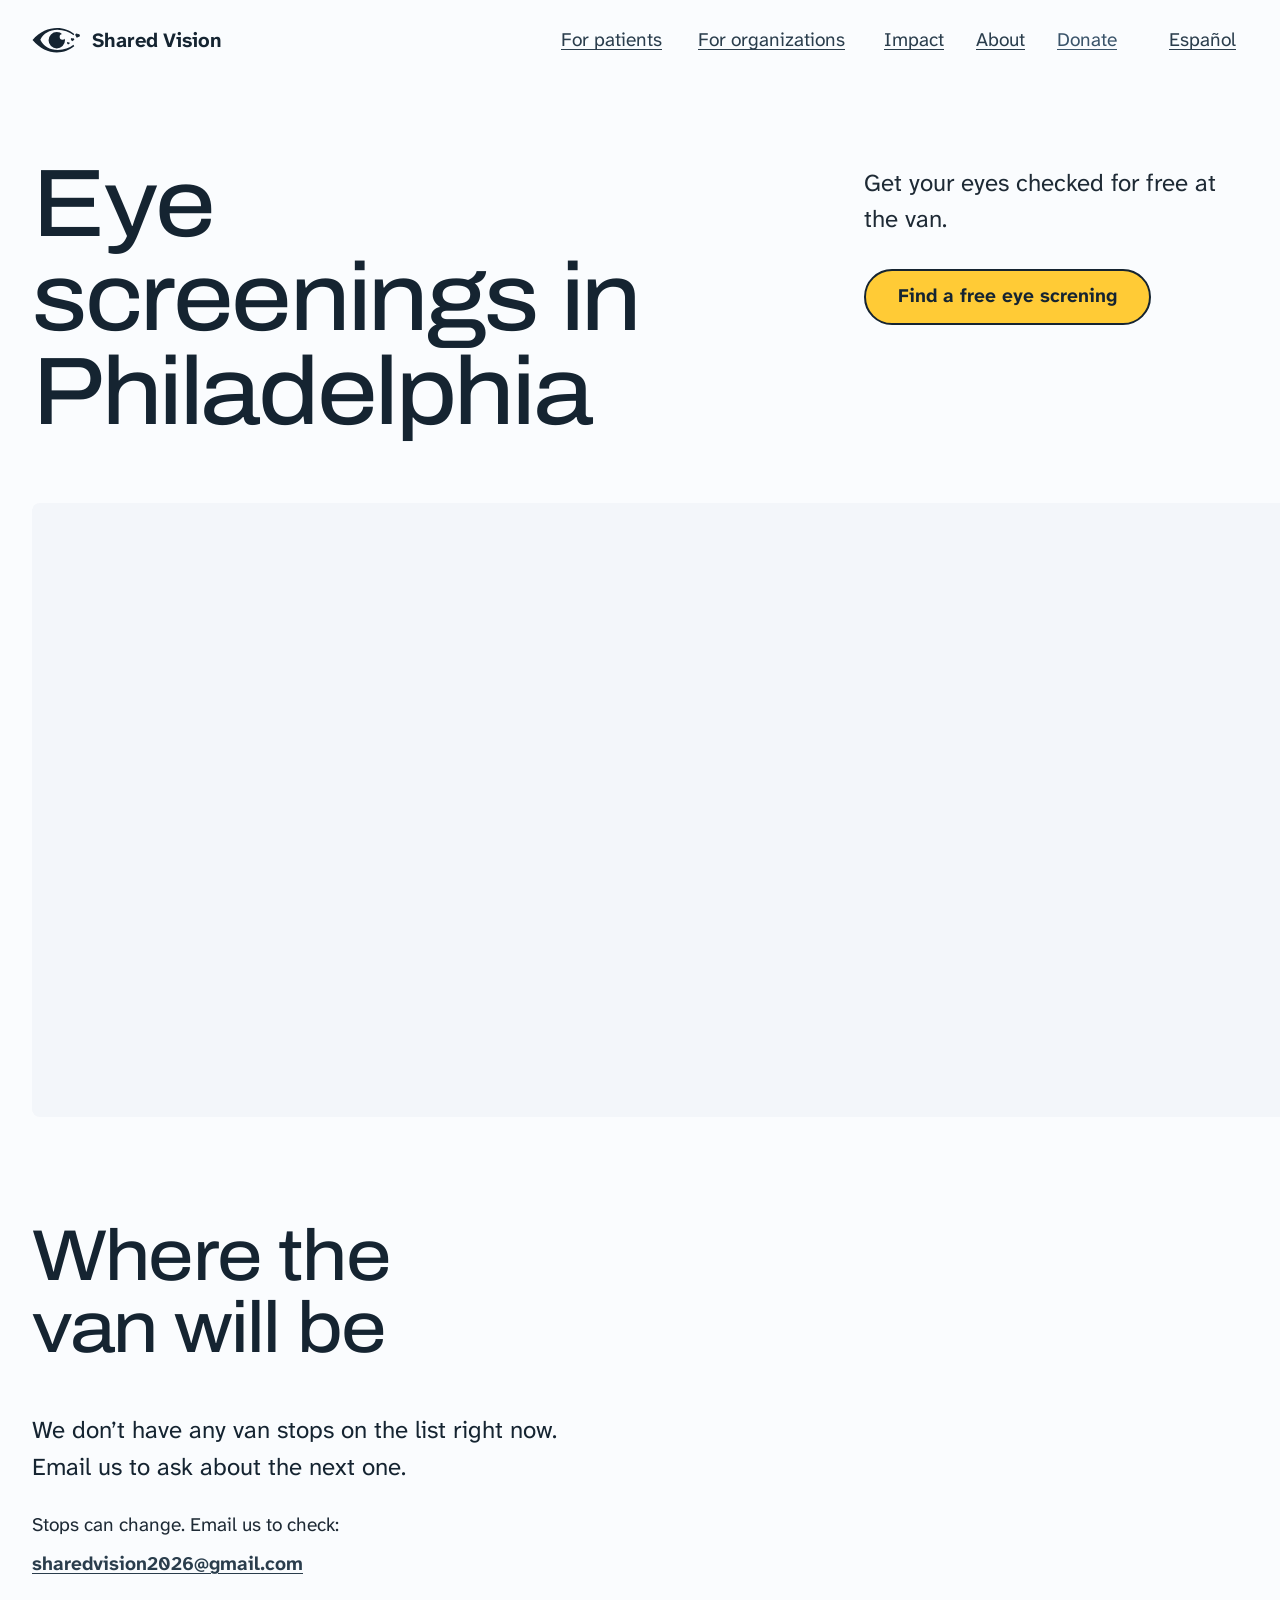
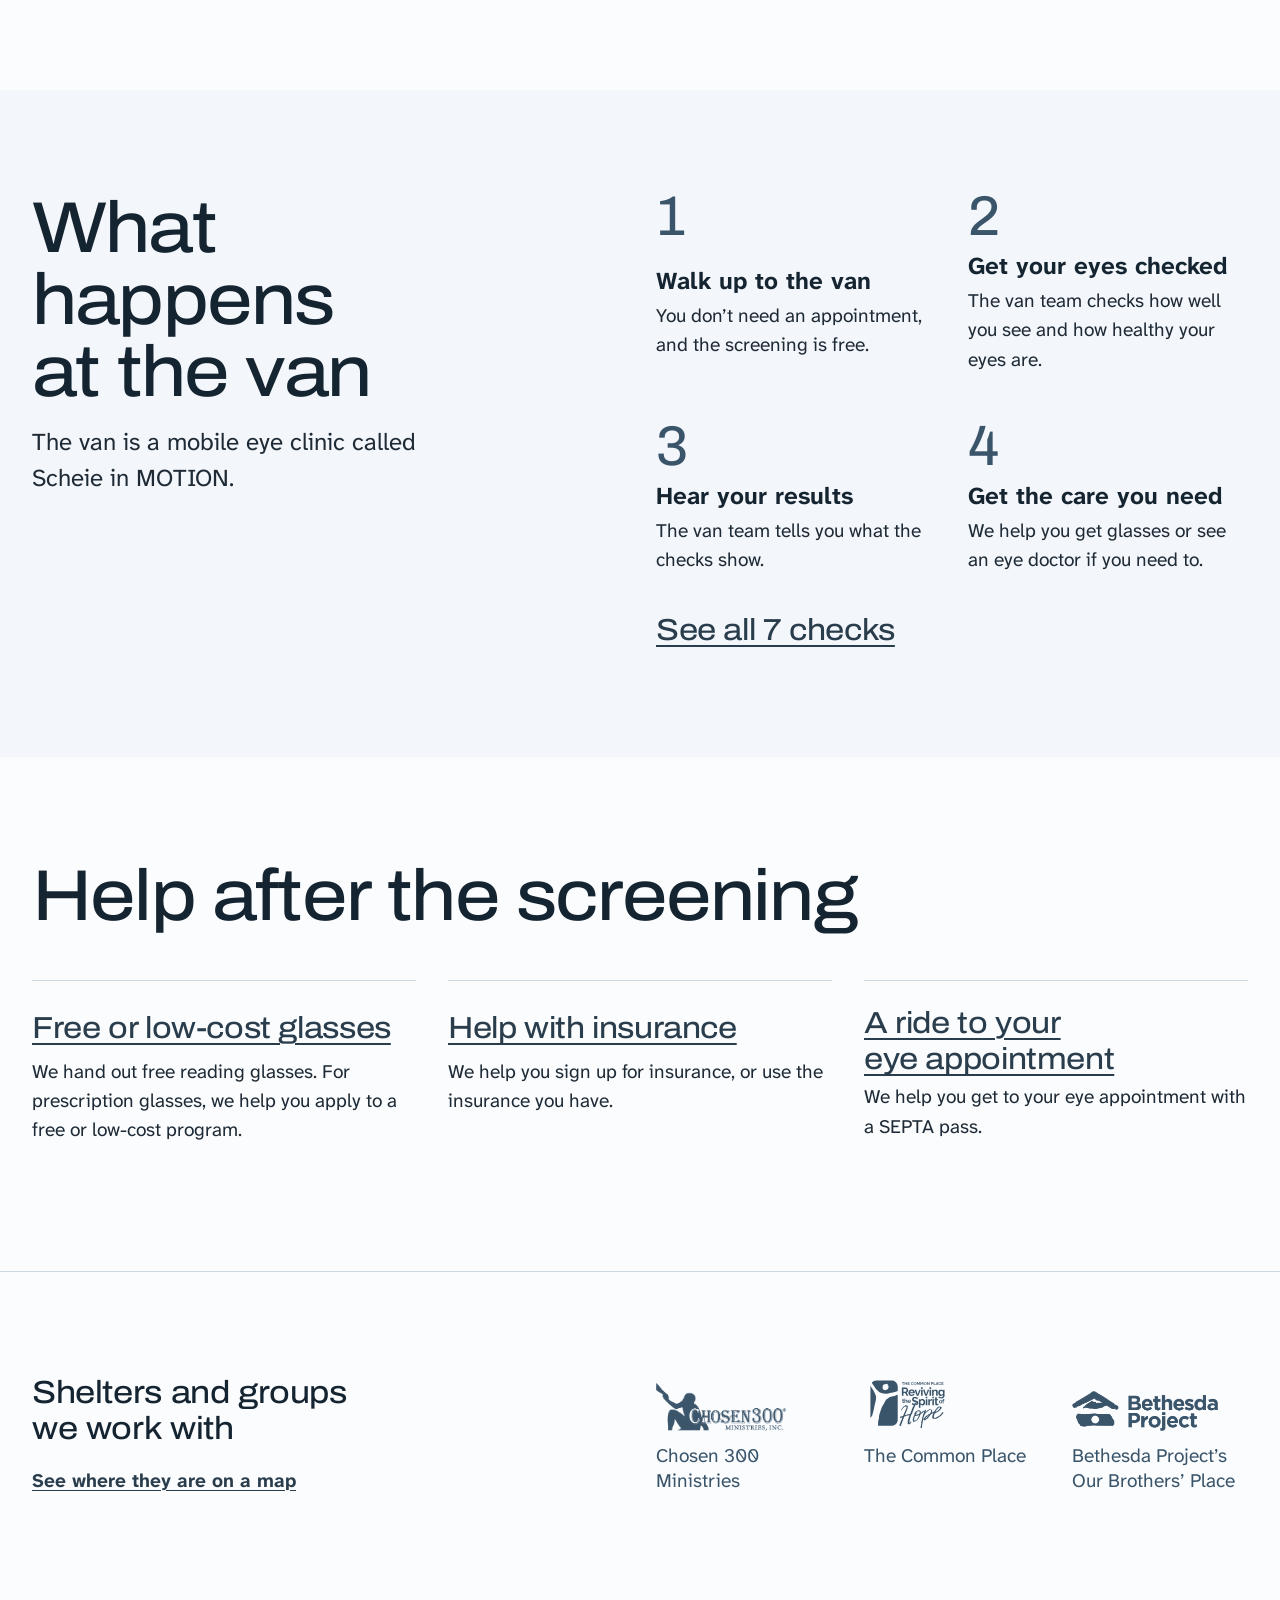
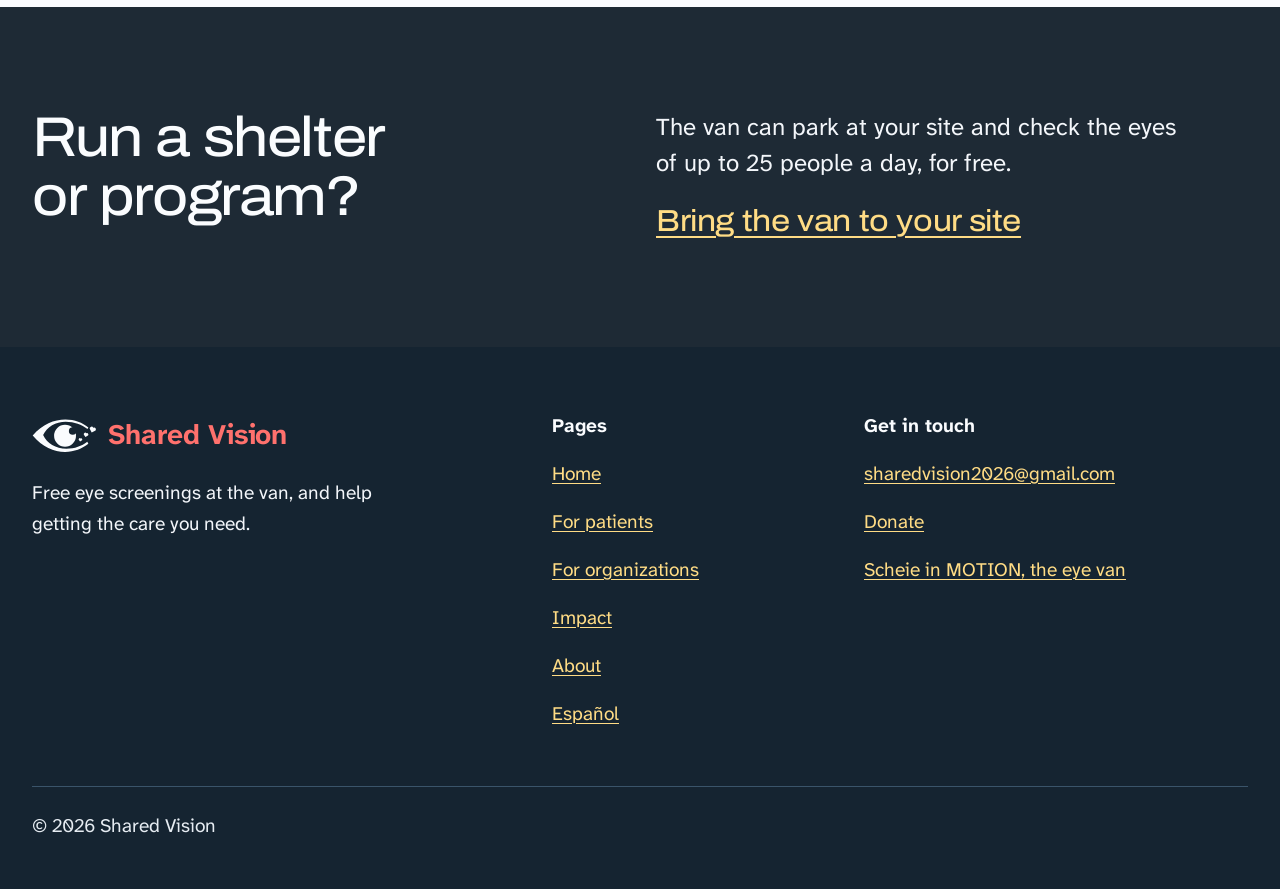
==== index.html @ 6022560a "Update button text for eye screening link" ====
<!doctype html>
<html lang="en">
<head>
<meta charset="utf-8">
<meta name="viewport" content="width=device-width, initial-scale=1">
<title>Shared Vision: free eye screenings at the van in Philadelphia</title>
<meta name="description" content="Free eye screenings at the van in Philadelphia. See where the van will be, and get help with glasses, insurance and rides.">
<meta name="theme-color" content="#FAFCFE">
<link rel="icon" href="data:image/svg+xml,%3Csvg xmlns='http://www.w3.org/2000/svg' viewBox='0 0 16 16' fill='%232A3D4C'%3E%3Cpath d='M0.4 8C2.4 4.9 5.2 3 8.6 3C11.6 3 13.9 4.3 15.6 6.1L14.7 7.3C13.2 5.6 11.2 4.5 8.7 4.5C6.3 4.5 4.6 5.8 3.6 8C4.6 10.3 6.4 11.5 8.8 11.5C11.2 11.5 13.2 10.6 14.7 8.9L15.6 10C13.9 11.9 11.6 13.1 8.6 13.1C5.2 13.1 2.4 11.2 0.4 8Z'/%3E%3Ccircle cx='8.7' cy='8' r='2.75'/%3E%3C/svg%3E">
<link rel="preconnect" href="https://fonts.googleapis.com">
<link rel="preconnect" href="https://fonts.gstatic.com" crossorigin>
<link rel="stylesheet" href="https://fonts.googleapis.com/css2?family=Archivo:wdth,wght@100..125,400..500&amp;family=Atkinson+Hyperlegible+Next:wght@400..700&amp;display=swap">
<script>
  /* Motion is an enhancement: hidden-until-seen states only apply while this class is present.
     If site.js has not started within 3 seconds, the class comes off and everything shows. */
  document.documentElement.classList.add('js');
  setTimeout(function () { if (!window.svReveal) document.documentElement.classList.remove('js'); }, 3000);
</script>
<link rel="stylesheet" href="styles.css">
<link rel="stylesheet" href="css/home.css">
<link rel="alternate" hreflang="es" href="es/">
</head>
<body>
<a class="skip" href="#main">Skip to main content</a>

<header class="site-header">
  <div class="topline">
    <div class="wrap topline-inner">
      <a class="lang" href="es/" hreflang="es"><span lang="es">Español</span></a>
    </div>
  </div>
  <div class="wrap bar">
    <a class="brand" href="./" aria-label="Shared Vision, home" aria-current="page">
      <svg class="mark" viewBox="0 0 184 100" aria-hidden="true" focusable="false" fill="currentColor">
        <g transform="translate(2 50)">
          <path d="M0 0C28 -33 62 -46 94 -46C121 -46 143 -37 160 -23L157.5 -18.5C141 -31 120 -39.5 95 -39.5C66 -39.5 41 -25 30 -1C41 23 66 38.5 97 38.5C121 38.5 141 31 157 18.5L160 24C142 38 120 47.5 93 47.5C61 47.5 28 33 0 0Z"/>
          <mask id="iris-head" maskUnits="userSpaceOnUse" x="-400" y="-400" width="800" height="800"><rect x="-400" y="-400" width="800" height="800" fill="#fff"/><path d="M104 -12.5a11 11 0 1 0 22 0a11 11 0 1 0 -22 0Z" fill="#000"/></mask>
          <path mask="url(#iris-head)" d="M61.5 1a31.5 31.5 0 1 0 63 0a31.5 31.5 0 1 0 -63 0Z"/>
          <path d="M136.21 17.48L132.9 13.08A3.09 3.09 0 1 1 137.68 9.17A3.09 3.09 0 1 1 140.82 14.47Z"/>
          <path d="M151.57 4.74L147.68 -1.27A4.01 4.01 0 1 1 154.22 -5.9A4.01 4.01 0 1 1 157.83 1.26Z"/>
          <path d="M169.61 -8.64L165.08 -16.84A5.25 5.25 0 1 1 174.04 -22.29A5.25 5.25 0 1 1 178.09 -12.61Z"/>
        </g>
      </svg>
      <span class="wordmark" translate="no">Shared Vision</span>
    </a>

    <nav class="nav-desktop" aria-label="Main">
      <ul role="list">
        <li><a class="nav-link" href="patients.html" data-label="For patients">For patients</a></li>
        <li><a class="nav-link" href="organizations.html" data-label="For organizations">For organizations</a></li>
        <li><a class="nav-link" href="impact.html" data-label="Impact">Impact</a></li>
        <li><a class="nav-link" href="about.html" data-label="About">About</a></li>
        <li><a class="nav-link nav-quiet" href="https://www.zeffy.com/en-US/donation-form/support-affordable-eye-care-improved-vision-and-better-lives" data-label="Donate">Donate</a></li>
      </ul>
    </nav>
    <a class="lang lang-wide" href="es/" hreflang="es"><span lang="es">Español</span></a>

    <details class="menu">
      <summary>
        <svg class="when-closed" viewBox="0 0 18 18" aria-hidden="true" focusable="false"><path d="M2 5h14M2 9h14M2 13h14" stroke="currentColor" stroke-width="2" stroke-linecap="round"/></svg>
        <svg class="when-open" viewBox="0 0 18 18" aria-hidden="true" focusable="false"><path d="M4 4l10 10M14 4L4 14" stroke="currentColor" stroke-width="2" stroke-linecap="round"/></svg>
        <span class="when-closed">Menu</span><span class="when-open"><span aria-hidden="true">Close</span><span class="sr-only">Menu</span></span>
      </summary>
      <nav class="menu-panel" aria-label="Main">
        <ul role="list">
          <li><a href="patients.html">For patients</a></li>
          <li><a href="organizations.html">For organizations</a></li>
          <li><a href="impact.html">Impact</a></li>
          <li><a href="about.html">About</a></li>
          <li class="menu-quiet"><a href="https://www.zeffy.com/en-US/donation-form/support-affordable-eye-care-improved-vision-and-better-lives">Donate</a></li>
        </ul>
      </nav>
    </details>
  </div>
</header>

<main id="main">

  <!-- 1. Hero: the promise, the one ask, and the van to look for. Nothing here moves. -->
  <section class="hero" aria-labelledby="hero-title">
    <div class="frame">
      <div class="hero-text">
        <h1 id="hero-title" class="display t-hero hero-title">Eye screenings in Philadelphia</h1>
        <div class="hero-side">
          <p class="lead">Get your eyes checked for free at the van.</p>
          <a class="btn btn-block" href="#stops">Find a free eye screning</a>
        </div>
      </div>
      <div class="hero-stage">
        <div class="hero-photo">
          <!-- Shown from 900px only: below that the stops come first. The 1-pixel stand-in keeps phones from downloading a photo they never show. -->
          <picture>
            <source media="(min-width: 56.25em)" type="image/webp" srcset="img/van-wide-1600.webp 1600w, img/van-wide-2400.webp 2400w, img/van-wide-1000.webp 1000w" sizes="96vw">
            <source media="(min-width: 56.25em)" srcset="img/van-wide-1600.jpg 1600w, img/van-wide-2400.jpg 2400w, img/van-wide-1000.jpg 1000w" sizes="96vw">
            <source srcset="[data-uri]">
            <img src="img/van-wide-1600.jpg" width="2400" height="1303" alt="Shared Vision’s three founders smile in front of the eye van. Its side is painted with Philadelphia’s City Hall inside a giant eye, and its door stands open." fetchpriority="high">
          </picture>
        </div>
      </div>
    </div>
  </section>

  <!-- 2. The van stops: the most important thing on the page -->
  <section class="section stops-section" id="stops" aria-labelledby="stops-title" tabindex="-1">
    <div class="wrap stops-grid">
      <div class="stops-head">
        <h2 id="stops-title" class="display t-xl">Where the van will be</h2>
        
      </div>
      <div class="stops" data-stops data-stops-limit="3">
        <ol class="stops-list" id="stops-list" role="list">
          <li class="stop">
            <div class="stop-when"><h3 class="stop-date display"><time datetime="2026-11-02">Monday, November 2</time></h3><p class="stop-time">5:30 to 7:30 pm</p></div>
            <div class="stop-where"><p class="stop-place">Chosen 300 Ministries, West Philadelphia</p><p class="stop-address">3959 Lancaster Ave, Philadelphia, PA 19104</p></div>
            <a class="stop-map" href="https://www.google.com/maps/search/?api=1&amp;query=3959%20Lancaster%20Ave%2C%20Philadelphia%2C%20PA%2019104" target="_blank" rel="noopener"><span><b>Map</b><span class="sr-only"> for Chosen 300 Ministries, West Philadelphia</span>, opens a new page</span></a>
          </li>
          <li class="stop">
            <div class="stop-when"><h3 class="stop-date display"><time datetime="2026-11-08">Sunday, November 8</time></h3><p class="stop-time">3 to 6 pm</p></div>
            <div class="stop-where"><p class="stop-place">St. Cyprian Church</p><p class="stop-address">525 S Cobbs Creek Pkwy, Philadelphia, PA 19143</p></div>
            <a class="stop-map" href="https://www.google.com/maps/search/?api=1&amp;query=525%20S%20Cobbs%20Creek%20Pkwy%2C%20Philadelphia%2C%20PA%2019143" target="_blank" rel="noopener"><span><b>Map</b><span class="sr-only"> for St. Cyprian Church</span>, opens a new page</span></a>
          </li>
          <li class="stop">
            <div class="stop-when"><h3 class="stop-date display"><time datetime="2026-11-11">Wednesday, November 11</time></h3><p class="stop-time">4 to 7 pm</p></div>
            <div class="stop-where"><p class="stop-place">The Common Place</p><p class="stop-address">5736 Chester Ave, Philadelphia, PA 19143</p></div>
            <a class="stop-map" href="https://www.google.com/maps/search/?api=1&amp;query=5736%20Chester%20Ave%2C%20Philadelphia%2C%20PA%2019143" target="_blank" rel="noopener"><span><b>Map</b><span class="sr-only"> for The Common Place</span>, opens a new page</span></a>
          </li>
          <li class="stop">
            <div class="stop-when"><h3 class="stop-date display"><time datetime="2026-11-14">Saturday, November 14</time></h3><p class="stop-time">10 am to 1 pm</p></div>
            <div class="stop-where"><p class="stop-place">Mother of Mercy House</p><p class="stop-address">720 E Allegheny Ave, Philadelphia, PA 19134</p></div>
            <a class="stop-map" href="https://www.google.com/maps/search/?api=1&amp;query=720%20E%20Allegheny%20Ave%2C%20Philadelphia%2C%20PA%2019134" target="_blank" rel="noopener"><span><b>Map</b><span class="sr-only"> for Mother of Mercy House</span>, opens a new page</span></a>
          </li>
          <li class="stop">
            <div class="stop-when"><h3 class="stop-date display"><time datetime="2026-11-21">Saturday, November 21</time></h3><p class="stop-time">4:30 to 7:30 pm</p></div>
            <div class="stop-where"><p class="stop-place">Chosen 300 Ministries, Spring Garden</p><p class="stop-address">1116 Spring Garden St, Philadelphia, PA 19123</p></div>
            <a class="stop-map" href="https://www.google.com/maps/search/?api=1&amp;query=1116%20Spring%20Garden%20St%2C%20Philadelphia%2C%20PA%2019123" target="_blank" rel="noopener"><span><b>Map</b><span class="sr-only"> for Chosen 300 Ministries, Spring Garden</span>, opens a new page</span></a>
          </li>
          <li class="stop">
            <div class="stop-when"><h3 class="stop-date display"><time datetime="2026-11-23">Monday, November 23</time></h3><p class="stop-time">11 am to 4 pm</p></div>
            <div class="stop-where"><p class="stop-place">Chosen 300 Ministries, West Philadelphia</p><p class="stop-address">3959 Lancaster Ave, Philadelphia, PA 19104</p></div>
            <a class="stop-map" href="https://www.google.com/maps/search/?api=1&amp;query=3959%20Lancaster%20Ave%2C%20Philadelphia%2C%20PA%2019104" target="_blank" rel="noopener"><span><b>Map</b><span class="sr-only"> for Chosen 300 Ministries, West Philadelphia</span>, opens a new page</span></a>
          </li>
          <li class="stop">
            <div class="stop-when"><h3 class="stop-date display"><time datetime="2026-12-02">Wednesday, December 2</time></h3><p class="stop-time">3 to 7 pm</p></div>
            <div class="stop-where"><p class="stop-place">Prevention Point Philadelphia</p><p class="stop-address">2913 Kensington Ave, Philadelphia, PA 19134</p></div>
            <a class="stop-map" href="https://www.google.com/maps/search/?api=1&amp;query=2913%20Kensington%20Ave%2C%20Philadelphia%2C%20PA%2019134" target="_blank" rel="noopener"><span><b>Map</b><span class="sr-only"> for Prevention Point Philadelphia</span>, opens a new page</span></a>
          </li>
        </ol>
        <p class="stops-empty" hidden>We don’t have any van stops on the list right now. Email us to ask about the next one.</p>
        <p class="stops-check">Stops can change. Email us to check:
          <a class="email link-line" href="mailto:sharedvision2026@gmail.com?subject=Is%20the%20van%20stop%20still%20on%3F" aria-label="sharedvision2026@gmail.com">sharedvision2026@<wbr>gmail.com</a></p>
      </div>
    </div>
  </section>

  <!-- 3. What happens at the screening -->
  <section class="section section-tint" id="screening" aria-labelledby="screening-title">
    <div class="wrap screening-grid">
      <div class="screening-head">
        <h2 id="screening-title" class="display t-xl">What happens at the van</h2>
        <p class="lead">The van is a mobile eye clinic called <span translate="no">Scheie in MOTION</span>.</p>
      </div>
      <ol class="steps screening-steps" role="list">
        <li class="step">
          <span class="step-num display" aria-hidden="true">1</span>
          <div><h3>Walk up to the van</h3><p>You don’t need an appointment, and the screening is free.</p></div>
        </li>
        <li class="step">
          <span class="step-num display" aria-hidden="true">2</span>
          <div><h3>Get your eyes checked</h3><p>The van team checks how well you see and how healthy your eyes are.</p></div>
        </li>
        <li class="step">
          <span class="step-num display" aria-hidden="true">3</span>
          <div><h3>Hear your results</h3><p>The van team tells you what the checks show.</p></div>
        </li>
        <li class="step">
          <span class="step-num display" aria-hidden="true">4</span>
          <div><h3>Get the care you need</h3><p>We help you get glasses or see an eye doctor if you need to.</p></div>
        </li>
      </ol>
      <p class="screening-more"><a class="big-link" href="patients.html#checks">See all 7 checks</a></p>
    </div>
  </section>

  <!-- 4. Help after the screening -->
  <section class="section" id="help" aria-labelledby="help-title">
    <div class="wrap help-grid">
      <div class="help-head">
        <h2 id="help-title" class="display t-xl">Help after the screening</h2>
        
      </div>
      <ul class="help-list" role="list">
        <li>
          <h3><a class="big-link" href="patients.html#glasses">Free or low-cost glasses</a></h3>
          <p>We hand out free reading glasses. For prescription glasses, we help you apply to a free or low-cost program.</p>
        </li>
        <li>
          <h3><a class="big-link" href="patients.html#help">Help with insurance</a></h3>
          <p>We help you sign up for insurance, or use the insurance you have.</p>
        </li>
        <li>
          <h3><a class="big-link" href="patients.html#help">A ride to your eye appointment</a></h3>
          <p>We help you get to your eye appointment with a <span translate="no">SEPTA</span> pass.</p>
        </li>
      </ul>
    </div>
  </section>

  <!-- 5. Where you can find us: the partner sites -->
  <section class="section section-rule partners" aria-labelledby="partners-title">
    <div class="wrap partners-grid">
      <div class="partners-head">
        <h2 id="partners-title" class="display t-m">Shelters and groups we work with</h2>
        <a class="link-line" href="about.html#partners">See where they are on a map</a>
      </div>
      <ul class="logos" role="list">
        <li>
          <figure class="logo">
            <img class="logo-chosen300" src="img/chosen300-mono.png" width="349" height="129" alt="" loading="lazy" decoding="async">
            <figcaption>Chosen 300 Ministries</figcaption>
          </figure>
        </li>
        <li>
          <figure class="logo">
            <img class="logo-commonplace" src="img/the-common-place-mono.svg" width="612" height="395" alt="" loading="lazy" decoding="async">
            <figcaption>The Common Place</figcaption>
          </figure>
        </li>
        <li>
          <figure class="logo">
            <img class="logo-bethesda" src="img/bethesda-project-mono.png" width="543" height="149" alt="" loading="lazy" decoding="async">
            <figcaption>Bethesda Project’s Our Brothers’ Place</figcaption>
          </figure>
        </li>
      </ul>
    </div>
  </section>

  <!-- 6. For shelters and programs: one short band -->
  <section class="on-slate orgs-band" aria-labelledby="orgs-title">
    <div class="wrap orgs-band-inner">
      <h2 id="orgs-title" class="display t-l">Run a shelter or program?</h2>
      <p class="lead">The van can park at your site and check the eyes of up to 25 people a day, for free.</p>
      <a class="big-link" href="organizations.html">Bring the van to your site</a>
    </div>
  </section>
</main>

<footer class="site-footer">
  <div class="wrap">
    <div class="foot-grid">
      <div>
        <a class="foot-brand" href="./" aria-label="Shared Vision, home">
          <svg class="mark" viewBox="0 0 184 100" aria-hidden="true" focusable="false" fill="currentColor">
            <g transform="translate(2 50)">
              <path d="M0 0C28 -33 62 -46 94 -46C121 -46 143 -37 160 -23L157.5 -18.5C141 -31 120 -39.5 95 -39.5C66 -39.5 41 -25 30 -1C41 23 66 38.5 97 38.5C121 38.5 141 31 157 18.5L160 24C142 38 120 47.5 93 47.5C61 47.5 28 33 0 0Z"/>
              <mask id="iris-foot" maskUnits="userSpaceOnUse" x="-400" y="-400" width="800" height="800"><rect x="-400" y="-400" width="800" height="800" fill="#fff"/><path d="M104 -12.5a11 11 0 1 0 22 0a11 11 0 1 0 -22 0Z" fill="#000"/></mask>
              <path mask="url(#iris-foot)" d="M61.5 1a31.5 31.5 0 1 0 63 0a31.5 31.5 0 1 0 -63 0Z"/>
              <path d="M136.21 17.48L132.9 13.08A3.09 3.09 0 1 1 137.68 9.17A3.09 3.09 0 1 1 140.82 14.47Z"/>
              <path d="M151.57 4.74L147.68 -1.27A4.01 4.01 0 1 1 154.22 -5.9A4.01 4.01 0 1 1 157.83 1.26Z"/>
              <path d="M169.61 -8.64L165.08 -16.84A5.25 5.25 0 1 1 174.04 -22.29A5.25 5.25 0 1 1 178.09 -12.61Z"/>
            </g>
          </svg>
          <span class="wordmark" translate="no">Shared Vision</span>
        </a>
        <p class="foot-line">Free eye screenings at the van, and help getting the care you need.</p>
      </div>
      <nav aria-label="Footer">
        <h2>Pages</h2>
        <ul role="list">
          <li><a href="./" aria-current="page">Home</a></li>
          <li><a href="patients.html">For patients</a></li>
          <li><a href="organizations.html">For organizations</a></li>
          <li><a href="impact.html">Impact</a></li>
          <li><a href="about.html">About</a></li>
          <li><a href="es/" hreflang="es"><span lang="es">Español</span></a></li>
        </ul>
      </nav>
      <div>
        <h2>Get in touch</h2>
        <ul role="list">
          <li><a class="email" href="mailto:sharedvision2026@gmail.com" aria-label="sharedvision2026@gmail.com">sharedvision2026@<wbr>gmail.com</a></li>
          <li><a href="https://www.zeffy.com/en-US/donation-form/support-affordable-eye-care-improved-vision-and-better-lives">Donate</a></li>
          <li><a href="https://opticlab.med.upenn.edu/mobile-unit/"><span translate="no">Scheie in MOTION</span>, the eye van</a></li>
        </ul>
      </div>
    </div>
    <div class="foot-credits">
      <p>© 2026 Shared Vision</p>
    </div>
  </div>
</footer>

<script src="site.js"></script>
</body>
</html>
---- styles.css ----
/* =====================================================================================================
   Shared Vision: the one system for all five pages (styles.css)
   Shared by every page. A rule only one page needs goes in that page's css/<page>.css, built from the
   tokens below; anything two pages need belongs here.

   COMPONENTS NOTE (read this before building a page)

   Page skeleton. Every page has, in this order: the head boilerplate (fonts, the two-line "js" script,
   styles.css, then css/<page>.css), <a class="skip" href="#main">, <header class="site-header">,
   <main id="main">, <footer class="site-footer">, then <script src="site.js"></script> at the end of body.
   Copy the header and footer markup from index.html exactly. On your page: put aria-current="page" on your
   own nav link (desktop nav, phone menu and footer); on Home the logo link carries it. Every other href stays
   as written, except the Español links, which go to "es/pacientes.html" from For patients and to "es/" from
   every other page (Spanish versions of Home and For patients live in es/). Donate goes to the Zeffy form, in the header (quiet, last) and footer.

   Header: logo (Route A mark + wordmark) left; desktop nav from 62.5em (For patients, For organizations, Impact,
     About, Donate in muted text); Español link beside it from 35em, above it in a thin top line on phones;
     a <details class="menu"> phone menu below 62.5em (site.js closes it on Escape, outside tap, focus leaving).
     Each desktop .nav-link repeats its text in data-label, so the current page's bold link keeps the width it
     has when not bold and the nav never shifts between pages. The menu control is always named "Menu" for a
     screen reader (its visible "Close" is aria-hidden); the open state comes from <details> itself.
   Footer: slate-deep. Home's footer opens with the Spanish draft block (.es, lang="es", id="es"); other pages
     leave that block out. Then three columns on the page's 12-column grid (5 / 3 / 4 from 62.5em, two columns
     from 45em): brand + one line; "Pages" (Home, the four pages, Español); "Get in touch" (email, Donate, and
     Scheie in MOTION's own page, https://opticlab.med.upenn.edu/mobile-unit/). Add "Photos: Eric Sucar, Penn
     Today" in .foot-credits on any page that shows those photos. In print it turns ink on paper.
   Buttons: .btn is the gold pill (56px tall, ink edge): only for the page's main action, one per section,
     never for a link that leaves the site. .btn-quiet is the outline pill (48px) for secondary controls,
     such as "See all stops". Under 22.4375em a .btn in a narrow panel may take .btn-block (full width).
     Donate is the one .btn that leaves the site (Impact's gold Donate button goes to the Zeffy form).
   Links: always underlined; they thicken on hover (Underline). .big-link is the large display-face link for
     section asks and for links that leave the site. A link that stands on its own line is .link-line (48px).
     A link that opens a new tab says so in its visible text (", opens a new page").
   Email addresses: every email link is <a class="email" href="mailto:..." aria-label="sharedvision2026@gmail.com">
     sharedvision2026@<wbr>gmail.com</a>. It breaks only after the "@" (never inside "gmail.com"); the aria-label
     keeps the spoken address whole (a <wbr> alone adds a space to it). Add .link-line or .big-link as the place needs.
   Cards and panels: .panel is a paper box with a 1px hairline edge (so it still reads as a box where it runs off a
     photo, and it shows in Windows high-contrast mode), 8px radius, no drop shadow. A panel that holds text adds
     .panel-text for the one shared padding. Panels overlap a photo; text never sits on a photo. No card grids.
   "Look for this van" (.van-look): the painted side of the van (van-mural crop) with its caption, so a patient
     knows the van on the street. Home shows it after the stops on phones and tablets; For patients at every width.
   Split section (.split > .split-head + one block): heading and lead in columns 1-5, the answers from column 7;
     one column on phones. Disclosure list (details.topic > summary + .docs): a row with a drawn chevron and a count;
     its contents fade in (Open). "On this page" list (nav.on-page): a ruled column on laptops, a wrapped row on phones.
   Van stops (.stops): one <ol class="stops-list"> holding every confirmed stop, oldest first, each an
     <li class="stop"> with <time datetime="YYYY-MM-DD"> inside an h3. site.js hides any stop whose date is
     before the reader's local date (a stop stays listed through its own day), marks a stop that is today, and
     shows .stops-empty when none are left. data-stops-limit="3" on the .stops box (Home) shows the next three
     and adds a "See all stops" button; leave it off (For patients) to show every upcoming stop. Without
     JavaScript every stop shows. Markup: copy one <li> from index.html; the data lives only in the HTML.
   Steps (.steps > .step): a numbered sequence (numeral + h3 + one line). Use only for a real sequence.
   Partner logos (.logos > figure.logo): the three grey marks at optically matched heights, each with its
     name as a visible caption; the images carry alt="" because the caption names them.
   Section rhythm: a page's first block starts var(--page-top) below the header (48 to 96px), on every page.
     <section class="section"> gives the standard vertical space (64 to 128px);
     .section-tint is the paper-2 band; .section-rule draws a hairline on top; .on-slate turns a block slate.
     Light pages keep at most one slate band above the footer.
   Type roles: .display is Archivo (regular weight, wide). Sizes, largest first: .t-hero (the promise, 44-96px),
     .t-xl (section openers, 38-72), .t-l (panel headings, big numerals, 32-56), .t-m (sub-headings, dates,
     24-32), .lead (22-24, text face), body 19. Nothing is ever set below 19px.
   Motion (the agreed vocabulary, nothing else; all of it off under reduced motion):
     Home, For patients, For organizations: Press, Underline, Open, Page change.
     About: those four, plus Rise and Unveil.
     Impact: all of them, plus Draw (the 12-of-26 ring) and Fill (the condition bars).
     Press = .btn and .btn-quiet scale to 0.97 while pressed. Underline = link underline thickens on hover.
     Open = the phone menu and any disclosure fade in over 200ms. Page change = a 250ms crossfade between
     pages (@view-transition), header held still. Rise = data-fade (fades in place) or data-rise (the gold
     button rises 12px). Unveil = data-unveil on a photo's wrapper (a clip opens, the photo never slides).
     Draw / Fill = data-draw on the block; its value names the child to measure (".meter", "ul").
     Rise, Unveil, Draw and Fill need the two-line "js" script in <head> and site.js; without either, all
     content simply shows.
   ===================================================================================================== */

/* ---------- Tokens: palette P2 "Philadelphia daylight" ---------- */
:root {
  --paper: #FAFCFE;          /* the light page */
  --paper-2: #F3F6FA;        /* the tinted band */
  --rule: #CBD6DF;           /* hairlines on light */
  --ink: #152431;            /* headings on light, ink on gold */
  --body: #1E2A35;           /* reading text on light */
  --muted: #3A546A;          /* secondary text on light, 7.69:1 */
  --link: #2A3D4C;           /* links on light, always underlined */
  --slate: #1E2A35;          /* slate bands */
  --slate-deep: #152431;     /* the footer */
  --on-slate: #FAFCFE;       /* headings on slate */
  --on-slate-body: #F3F6FA;  /* reading text on slate */
  --on-slate-muted: #E6ECF2; /* secondary on slate, 12.27:1 */
  --on-slate-link: #FFDC85;  /* links on slate, 11.01:1 */
  --track: #3A546A;          /* rules on slate, the ring track (decorative) */
  --gold: #FFCB36;           /* only on things you press, and on the proof */
  --coral: #FF716D;          /* the wordmark, on slate only */

  --font-display: "Archivo", Arial, sans-serif;
  --font-text: "Atkinson Hyperlegible Next", Verdana, "Segoe UI", sans-serif;

  /* type: one role scale, every step at least 1.25x the next (160 120 96 72 56 44 32 24 19 at 1440).
     Display sizes are fluid in rem and reach their maximum by a 720px-wide window. Each floor is also
     capped by the window width, so a reader who turns up the browser's text size never pushes a long
     word past the side of a phone; reading text still grows with that setting. */
  --t-stat:  clamp(min(4.5rem, 22.5vw), 0.1rem + 22vw, 10rem);      /* 72 -> 160: the "12 of 26" numeral */
  --t-close: clamp(min(3rem, 15vw), -0.6rem + 18vw, 7.5rem);        /* 48 -> 120: a closing line */
  --t-hero:  clamp(min(2.75rem, 13.75vw), 0.15rem + 13vw, 6rem);    /* 44 -> 96: the promise */
  --t-h2-xl: clamp(min(2.375rem, 11.875vw), 0.675rem + 8.5vw, 4.5rem); /* 38 -> 72: section openers */
  --t-h2:    clamp(min(2rem, 10vw), 0.8rem + 6vw, 3.5rem);          /* 32 -> 56: panel headings, numerals */
  --t-quote: clamp(min(1.625rem, 8.125vw), 0.725rem + 4.5vw, 2.75rem); /* 26 -> 44: quoted words */
  --t-h3:    clamp(min(1.5rem, 7.5vw), 1.1rem + 2vw, 2rem);         /* 24 -> 32: sub-headings, dates, big links */
  --t-lead:  clamp(1.375rem, 1.275rem + 0.5vw, 1.5rem);             /* 22 -> 24: lead text and list titles */
  --t-body:  1.1875rem;                                             /* 19, the floor for every line of text */

  --track-display: -0.025em;   /* the big moments */
  --track-display-s: -0.012em; /* display face at 24-36px, where tight tracking starts to crowd */

  /* space: 4pt scale, named by role */
  --s-2xs: 0.25rem; --s-xs: 0.5rem; --s-sm: 0.75rem; --s-md: 1rem; --s-lg: 1.5rem;
  --s-xl: 2rem; --s-2xl: 3rem; --s-3xl: 4rem; --s-4xl: 6rem; --s-5xl: 8rem; --s-6xl: 10rem;
  --section-y: clamp(var(--s-3xl), 8vw, var(--s-5xl));   /* 64 -> 128: the space above and below a section */
  --section-y-s: clamp(var(--s-2xl), 6vw, var(--s-3xl)); /* 48 -> 64: a short band */
  --page-top: clamp(var(--s-2xl), 6vw, var(--s-4xl));    /* 48 -> 96: header to a page's title, the same on every page */
  --gutter: clamp(1rem, 4vw, 2rem);
  --content: 86rem;
  --measure: 34rem;          /* the longest reading line, about 65 characters at 19px */
  --measure-s: 24rem;        /* short lines: captions, card text */
  --radius: 8px;
  --lift: 0 1.5rem 3rem -1.5rem rgba(21, 36, 49, 0.32), 0 0.25rem 0.75rem rgba(21, 36, 49, 0.08); /* the phone menu only */

  /* motion: one curve for arriving, one for moving while on screen */
  --ease-out: cubic-bezier(0.23, 1, 0.32, 1);
  --ease-in-out: cubic-bezier(0.77, 0, 0.175, 1);
}

/* ---------- Base ---------- */
*, *::before, *::after { box-sizing: border-box; }
html { -webkit-text-size-adjust: 100%; text-size-adjust: 100%; }
body {
  margin: 0;
  background: var(--paper);
  color: var(--body);
  font-family: var(--font-text);
  font-size: var(--t-body);
  font-size-adjust: 0.5; /* Atkinson Hyperlegible Next measures 0.50: 19px gives a 9.5px lowercase, and a fallback face is matched to it */
  line-height: 1.55;
  font-kerning: normal;
}
img, svg, picture { display: block; max-width: 100%; }
h1, h2, h3, p, ul, ol, dl, dd, figure, blockquote { margin: 0; }
ul, ol { padding: 0; list-style: none; }
h1, h2, h3 { text-wrap: balance; }
p { text-wrap: pretty; }
button { font: inherit; }
[hidden] { display: none !important; } /* a component's own display rule must never un-hide what the script hid */

.nowrap { white-space: nowrap; }
.sr-only { position: absolute; width: 1px; height: 1px; padding: 0; margin: -1px; overflow: hidden; clip: rect(0 0 0 0); white-space: nowrap; border: 0; }

/* ---------- Type roles ---------- */
.display {
  font-family: var(--font-display);
  font-weight: 450;
  font-stretch: 112%;
  letter-spacing: var(--track-display);
  font-size-adjust: none;
  color: var(--ink);
  overflow-wrap: break-word; /* last resort at very large text sizes: a word may break before it runs off the screen */
}
.t-hero { font-size: var(--t-hero); line-height: 0.98; }
.t-xl { font-size: var(--t-h2-xl); line-height: 1; }
.t-l { font-size: var(--t-h2); line-height: 1.05; }
.t-m { font-size: var(--t-h3); line-height: 1.15; letter-spacing: var(--track-display-s); }
.lead { font-size: var(--t-lead); line-height: 1.5; color: var(--body); }
/* every number is set at one width, so the same digits keep one shape across the site */
.num { font-stretch: 100%; font-variant-numeric: lining-nums; }

/* ---------- Links and focus ---------- */
a { color: var(--link); text-decoration-line: underline; text-decoration-thickness: 1px; text-underline-offset: 0.18em; }
/* Email addresses (.email, markup in the components note): the <wbr> after the "@" is the only place the address
   breaks at normal text sizes; a part breaks inside only when it alone is wider than the line (very large text
   on a narrow phone), which beats running off the screen. */
a[href^="mailto:"], .email { overflow-wrap: anywhere; }
:focus-visible { outline: 3px solid var(--ink); outline-offset: 3px; border-radius: 2px; }
.on-slate :focus-visible, .site-footer :focus-visible { outline-color: var(--gold); }

.skip {
  position: absolute; left: var(--s-md); top: var(--s-md); z-index: 50;
  padding: var(--s-sm) var(--s-lg);
  background: var(--gold); color: var(--ink); font-weight: 700;
  border: 2px solid var(--ink); border-radius: var(--radius);
  transform: translateY(-200%);
}
.skip:focus { transform: none; }

/* a link that stands on its own line gets a 48px target */
.link-line { display: inline-flex; align-items: center; min-height: 48px; font-weight: 700; justify-self: start; }

/* ---------- Frame: a content column with room to bleed to either edge ---------- */
.frame {
  display: grid;
  grid-template-columns:
    [full-start] minmax(var(--gutter), 1fr)
    [content-start] minmax(0, var(--content))
    [content-end] minmax(var(--gutter), 1fr) [full-end];
}
.frame > * { grid-column: content; }
/* A one-column grid's column may shrink below its longest word, so large browser text never widens the page:
   every shared one-column grid below sets grid-template-columns: minmax(0, 1fr), and page grids do the same. */
.wrap { width: min(100% - 2 * var(--gutter), var(--content)); margin-inline: auto; }

/* ---------- Section rhythm ---------- */
.section { padding-block: var(--section-y); }
.section-tint { background: var(--paper-2); }
.section-rule { border-top: 1px solid var(--rule); }
.on-slate { background: var(--slate); color: var(--on-slate-body); line-height: 1.6; }
.on-slate .display { color: var(--on-slate); }
.on-slate a:not(.btn) { color: var(--on-slate-link); }

/* ---------- Buttons ---------- */
.btn, .btn-quiet {
  display: inline-flex; align-items: center; justify-content: center;
  border: 2px solid var(--ink); border-radius: 999px;
  font-family: var(--font-text); font-size: var(--t-body); font-weight: 700; line-height: 1.2;
  text-decoration: none; text-align: center; cursor: pointer;
}
.btn { min-height: 56px; padding: var(--s-sm) var(--s-xl); background: var(--gold); color: var(--ink); }
.btn-quiet { min-height: 48px; padding: var(--s-xs) var(--s-lg); background: transparent; color: var(--ink); }
.on-slate .btn { border-color: var(--gold); }
@media (max-width: 22.4375em) {
  .btn-block { width: 100%; padding-inline: var(--s-md); }
}

.big-link {
  display: inline-flex; align-items: center; min-height: 48px;
  font-family: var(--font-display); font-weight: 450; font-stretch: 112%;
  letter-spacing: var(--track-display-s); font-size: var(--t-h3); line-height: 1.15; text-wrap: balance;
  text-decoration-thickness: 2px; text-underline-offset: 0.16em;
}

/* ---------- Panels ---------- */
.panel {
  background: var(--paper); color: var(--body);
  border: 1px solid var(--rule); /* a hairline edge: the panel still reads as a box where it runs off its photo */
  border-radius: var(--radius);
}
.panel-text { padding: var(--s-xl) var(--s-xl) var(--s-lg); } /* the one padding for a panel that holds text */
@media (max-width: 22.4375em) {
  .panel-text { padding-inline: var(--s-md); } /* a 320px phone keeps its reading line */
}

/* ---------- .van-look: the photo beside the van stops on For patients ---------- */
.van-look { display: grid; grid-template-columns: minmax(0, 1fr); gap: var(--s-md); align-content: start; max-width: 18rem; } /* 288px: big enough to know the mural, the whole width of a 320px phone */
.van-look img { width: 100%; height: auto; border-radius: var(--radius); background: var(--paper-2); }
.van-look figcaption { color: var(--body); }
.van-look strong { color: var(--ink); }

/* ---------- Header ---------- */
.site-header { position: relative; z-index: 10; }
.topline { border-bottom: 1px solid var(--rule); }
.topline-inner { display: flex; justify-content: flex-end; }
.bar { display: flex; flex-wrap: wrap; align-items: center; gap: var(--s-xs) var(--s-md); min-height: 5rem; padding-block: var(--s-xs); }
.brand { display: inline-flex; flex-wrap: wrap; align-items: center; gap: var(--s-xs) var(--s-sm); min-height: 48px; color: var(--ink); text-decoration: none; margin-right: auto; }
.brand .mark { width: 3rem; height: auto; flex-shrink: 0; }
.wordmark { font-family: var(--font-text); font-weight: 700; font-size: 1.25rem; letter-spacing: -0.005em; line-height: 1; white-space: nowrap; }
.nav-link, .lang {
  display: inline-flex; align-items: center; min-height: 48px; padding-inline: var(--s-sm);
  color: var(--link); font-size: var(--t-body);
}
.nav-link[aria-current="page"] { color: var(--ink); font-weight: 700; text-decoration-thickness: 3px; }
/* every nav link is as wide as its bold self, so the current page's link never pushes the others sideways */
.nav-link { flex-direction: column; justify-content: center; align-items: flex-start; }
.nav-link::after { content: attr(data-label); font-weight: 700; height: 0; overflow: hidden; visibility: hidden; }
.nav-desktop { display: none; }
.nav-desktop ul { display: flex; flex-wrap: wrap; gap: var(--s-2xs); }
.lang-wide { display: none; }

.menu summary {
  display: inline-flex; align-items: center; gap: var(--s-xs);
  min-height: 48px; padding: 0 var(--s-md);
  border: 2px solid var(--ink); border-radius: 999px;
  color: var(--ink); font-weight: 700; cursor: pointer; list-style: none;
}
.menu summary::-webkit-details-marker { display: none; }
.menu summary svg { width: 1.125rem; height: 1.125rem; flex-shrink: 0; }
.menu .when-open { display: none; }
.menu[open] .when-open { display: inline; }
.menu[open] .when-closed { display: none; }
.menu-panel a[aria-current="page"] { color: var(--ink); font-weight: 700; text-decoration-thickness: 3px; }
.menu-panel {
  position: absolute; left: 0; right: 0; top: 100%;
  background: var(--paper); border-block: 1px solid var(--rule);
  box-shadow: var(--lift);
  padding: var(--s-md) var(--gutter) var(--s-xl);
}
.menu-panel ul { display: grid; gap: var(--s-2xs); }
.menu-panel a { display: flex; align-items: center; min-height: 52px; font-size: var(--t-lead); }
.menu-panel .menu-quiet { margin-top: var(--s-sm); padding-top: var(--s-sm); border-top: 1px solid var(--rule); }

@media (min-width: 35em) {
  .topline { display: none; }
  .lang-wide { display: inline-flex; }
}
@media (min-width: 62.5em) {
  .menu { display: none; }
  .nav-desktop { display: block; }
  .bar { gap: var(--s-lg); }
  .nav-quiet { color: var(--muted); }
}
@media (max-width: 22.4375em) {
  .menu summary svg { display: none; } /* the word "Menu" alone, so logo and Menu share one row at 320px */
  .brand .mark { width: 2.5rem; }
  .wordmark { font-size: 1.1875rem; }
  .menu summary { padding: 0 var(--s-sm); }
}

/* ---------- Van stops ---------- */
.stops { display: grid; grid-template-columns: minmax(0, 1fr); gap: var(--s-lg); justify-items: start; }
.stops-list { width: 100%; border-bottom: 1px solid var(--rule); }
.stop {
  display: grid; grid-template-columns: minmax(0, 1fr); gap: var(--s-xs) var(--s-xl);
  padding-block: var(--s-lg); border-top: 1px solid var(--rule);
}
.stop-when, .stop-where { display: grid; grid-template-columns: minmax(0, 1fr); gap: var(--s-2xs); align-content: start; }
.stop-date { font-size: var(--t-h3); line-height: 1.15; letter-spacing: var(--track-display-s); }
.stop-time { font-weight: 700; color: var(--ink); }
.stop-place { font-size: var(--t-lead); font-weight: 700; color: var(--ink); line-height: 1.3; }
.stop-map { display: inline-flex; align-items: center; min-height: 48px; justify-self: start; align-self: start; }
.stop-map b { font-weight: 700; }
.stop-today {
  justify-self: start; padding: 0 var(--s-sm); border: 2px solid var(--ink); border-radius: 999px;
  font-weight: 700; color: var(--ink); line-height: 1.5;
}
.stops-empty { font-size: var(--t-lead); color: var(--ink); max-width: var(--measure); }
.stops-check { display: grid; grid-template-columns: minmax(0, 1fr); justify-items: start; max-width: var(--measure); }
@media (min-width: 50em) {
  /* one row per stop: when, where, map */
  .stop { grid-template-columns: minmax(0, 5fr) minmax(0, 6fr) auto; align-items: start; }
  .stop-map { justify-self: end; }
}

/* ---------- Steps ---------- */
.steps { display: grid; grid-template-columns: minmax(0, 1fr); gap: var(--s-2xl); }
.step { display: grid; grid-template-columns: 3.5rem minmax(0, 1fr); gap: var(--s-md); }
.step > div { overflow-wrap: break-word; }
.step-num { font-size: var(--t-h2); line-height: 0.9; color: var(--muted); font-stretch: 100%; font-variant-numeric: lining-nums; }
.step h3 { font-family: var(--font-text); font-size: var(--t-lead); font-weight: 700; color: var(--ink); line-height: 1.3; }
.step p { margin-top: var(--s-2xs); max-width: var(--measure); }
@media (min-width: 45em) {
  .step { grid-template-columns: 5rem minmax(0, 1fr); }
}

/* ---------- Partner logos ---------- */
.logos { display: flex; flex-wrap: wrap; justify-content: flex-start; align-items: flex-start; gap: var(--s-2xl) var(--s-4xl); }
/* every mark sits on one line, whatever its caption's length: a fixed first row, the mark at its foot */
.logo { display: grid; grid-template-rows: 3.5rem auto; justify-items: start; gap: var(--s-sm); }
.logo img { align-self: end; width: auto; max-width: 100%; object-fit: contain; }
.logo figcaption { color: var(--muted); max-width: 14rem; line-height: 1.35; }
/* heights matched by eye, not by box: a tall emblem needs more height than a wide wordmark to look the same size */
.logo-chosen300 { height: 3rem; }      /* 48px, 349x129 source (its small lettering needs the extra height) */
.logo-commonplace { height: 3.5rem; }  /* 56px, vector */
.logo-bethesda { height: 2.5rem; }     /* 40px, 543x149 source */

/* ---------- Footer ---------- */
.site-footer { background: var(--slate-deep); color: var(--on-slate-body); padding-block: var(--s-3xl) var(--s-2xl); line-height: 1.6; }
.site-footer a { color: var(--on-slate-link); }
.foot-grid { display: grid; grid-template-columns: minmax(0, 1fr); gap: var(--s-2xl); }
.foot-brand { display: inline-flex; flex-wrap: wrap; align-items: center; gap: var(--s-xs) var(--s-sm); min-height: 48px; color: var(--on-slate); text-decoration: none; }
.site-footer .foot-brand { color: var(--on-slate); }
.foot-brand .mark { width: 4rem; flex-shrink: 0; }
.foot-brand .wordmark { color: var(--coral); font-size: min(1.75rem, 9vw); white-space: normal; }
.foot-line { margin-top: var(--s-md); max-width: var(--measure-s); }
.foot-grid h2 { font-size: var(--t-body); font-weight: 700; color: var(--on-slate); margin-bottom: var(--s-xs); }
.foot-grid li a { display: inline-flex; align-items: center; min-height: 48px; }
.foot-credits { margin-top: var(--s-2xl); padding-top: var(--s-lg); border-top: 1px solid var(--track); display: grid; gap: var(--s-xs); color: var(--on-slate-muted); }
/* the Spanish draft: a short version of Home for Spanish-speaking patients, reached from every "Español" link */
@media (min-width: 45em) {
  .foot-grid { grid-template-columns: repeat(2, minmax(0, 1fr)); column-gap: var(--s-xl); row-gap: var(--s-2xl); }
}
@media (min-width: 62.5em) {
  /* on the page's own 12 columns, so the link columns start on column lines 6 and 9 */
  .foot-grid { grid-template-columns: repeat(12, minmax(0, 1fr)); column-gap: var(--s-xl); }
  .foot-grid > :nth-child(1) { grid-column: 1 / span 5; }
  .foot-grid > :nth-child(2) { grid-column: 6 / span 3; }
  .foot-grid > :nth-child(3) { grid-column: 9 / span 4; }
}

/* ---------- Split section: heading left, the answers right (one column on phones) ---------- */
.split { display: grid; grid-template-columns: minmax(0, 1fr); gap: var(--s-2xl); }
.split-head { display: grid; grid-template-columns: minmax(0, 1fr); gap: var(--s-md); align-content: start; }
.split-head .lead { max-width: var(--measure); }
@media (min-width: 62.5em) {
  .split { grid-template-columns: repeat(12, minmax(0, 1fr)); column-gap: var(--s-xl); }
  .split-head { grid-column: 1 / span 5; }
  .split > :not(.split-head) { grid-column: 7 / -1; }
  .split-head h2 { max-width: 12ch; }
}

/* ---------- "On this page": a jump list, a wrapped row on phones, a ruled column on laptops ---------- */
.on-page { display: grid; grid-template-columns: minmax(0, 1fr); gap: var(--s-xs); align-content: start; }
.on-page-title { font-size: var(--t-body); font-weight: 700; color: var(--muted); }
.on-page ul { display: flex; flex-wrap: wrap; gap: 0 var(--s-lg); }
.on-page a { display: inline-flex; align-items: center; min-height: 48px; font-size: var(--t-lead); }
@media (min-width: 62.5em) {
  .on-page ul { display: grid; gap: 0; }
}

/* ---------- Disclosure list (details.topic): a row with a count and a drawn chevron; contents fade in (Open) ---------- */
.topic { border-top: 1px solid var(--rule); }
.topic summary {
  display: flex; flex-wrap: wrap; align-items: center; gap: var(--s-2xs) var(--s-md);
  min-height: 3.5rem; padding-block: var(--s-sm); padding-right: var(--s-2xl);
  position: relative; cursor: pointer; list-style: none;
}
.topic summary:active { background: var(--paper-2); } /* instant press feedback on a full-width row, no movement */
.topic summary::-webkit-details-marker { display: none; }
/* a chevron drawn from two borders: points down when closed, up when open (sized in em to follow the text) */
.topic summary::after {
  content: ""; position: absolute; right: var(--s-sm); top: 50%;
  width: 0.6em; height: 0.6em; margin-top: -0.45em;
  border-right: 2px solid var(--ink); border-bottom: 2px solid var(--ink);
  transform: rotate(45deg);
}
.topic[open] summary::after { margin-top: -0.1em; transform: rotate(-135deg); }
.topic-name { min-width: 0; font-size: var(--t-lead); font-weight: 700; color: var(--ink); line-height: 1.3; overflow-wrap: break-word; }
.topic-count { color: var(--muted); }
@media (hover: hover) and (pointer: fine) {
  /* the row answers a pointer the way every link on the site does: its name gets an underline */
  .topic summary:hover .topic-name { text-decoration-line: underline; text-decoration-thickness: 2px; text-underline-offset: 0.18em; }
}

/* ---------- Motion (the agreed vocabulary; see the components note for which page may use which) ---------- */

/* Press and Underline: hover only on a real pointer; pressing works everywhere */
.btn, .btn-quiet { transition: box-shadow 150ms ease, transform 150ms var(--ease-out); }
a:not(.btn) { transition: text-decoration-thickness 150ms ease, color 150ms ease; }
@media (hover: hover) and (pointer: fine) {
  /* hover keeps the full-contrast gold and thickens the edge, so a button gets stronger, never fainter */
  .btn:hover, .btn-quiet:hover { box-shadow: inset 0 0 0 1px var(--ink); }
  .on-slate .btn:hover { box-shadow: inset 0 0 0 1px var(--gold), 0 0 0 1px var(--gold); }
  a:not(.btn):hover { text-decoration-thickness: 3px; }
  a.big-link:hover { text-decoration-thickness: 4px; }
}

@media (prefers-reduced-motion: no-preference) {
  .btn:active, .btn-quiet:active { transform: scale(0.97); }
  .menu summary { transition: transform 150ms var(--ease-out); }
  .menu summary:active { transform: scale(0.97); }

  /* Open: the phone menu drops 8px and fades in; a disclosed list fades in place (text never moves) */
  .menu[open] .menu-panel { transition: opacity 200ms var(--ease-out), transform 200ms var(--ease-out); }
  @starting-style { .menu[open] .menu-panel { opacity: 0; transform: translateY(-8px); } }
  .stop.is-new { transition: opacity 200ms var(--ease-out); }
  @starting-style { .stop.is-new { opacity: 0; } }
  .topic[open] > :not(summary) { animation: sv-open 200ms var(--ease-out); }
  @keyframes sv-open { from { opacity: 0; } }
  /* the chevron turns with the same timing, so the two halves of the change arrive together */
  .topic summary::after { transition: transform 200ms var(--ease-out), margin-top 200ms var(--ease-out); }

  /* Page change: a 250ms crossfade between pages; the header keeps its place */
  @view-transition { navigation: auto; }
  .site-header { view-transition-name: site-header; }
  ::view-transition-old(root), ::view-transition-new(root) { animation-duration: 250ms; animation-timing-function: ease; }

  /* Rise (About and Impact only), strict reading: text fades in place once; only the gold button travels 12px.
     Each element reveals itself when it reaches the reader's view (site.js sets --i only among items that
     arrive together), so the motion plays where people are looking. */
  .js [data-fade] { opacity: 0; transition: opacity 450ms var(--ease-out); transition-delay: calc(var(--i, 0) * 75ms); }
  .js [data-rise] { opacity: 0; transform: translateY(12px); transition: opacity 450ms var(--ease-out), transform 450ms var(--ease-out); transition-delay: calc(var(--i, 0) * 75ms); }
  .js [data-fade].is-in, .js [data-rise].is-in { opacity: 1; transform: none; }
  /* a keyboard user who tabs into a section that has not arrived yet sees it at once */
  .js [data-fade]:focus-within, .js [data-fade]:focus, .js [data-rise]:focus { opacity: 1; transform: none; transition: none; }
  /* Unveil (About and Impact only): photos open like a blind, the picture itself never slides */
  .js [data-unveil] img { clip-path: inset(0 0 100% 0); transition: clip-path 700ms var(--ease-in-out); }
  .js [data-unveil].is-in img { clip-path: inset(0 0 0 0); }
  /* Draw (Impact only, the signature): 12 of 26, once, at an even pace so the twelve gold segments fill one by one */
  .js [data-draw] .meter-arc { stroke-dashoffset: var(--arc, 12); } /* --arc: the arc's length, from the page's data block */
  .js [data-draw].is-drawn .meter-arc { stroke-dashoffset: 0; transition: stroke-dashoffset 1400ms cubic-bezier(0.45, 0, 0.4, 1); }
  /* Fill (Impact only): condition bars grow from the left, one after another; a clip keeps their rounded ends true */
  .js [data-draw] .c-bar { clip-path: inset(0 100% 0 0 round 4px); }
  .js [data-draw].is-drawn .c-bar { clip-path: inset(0 0 0 0 round 4px); transition: clip-path 500ms var(--ease-out); transition-delay: calc(200ms + var(--k, 0) * 60ms); }
}

/* ---------- Print: slate bands keep their slate; the footer turns ink on paper (a browser drops its dark background) ---------- */
@media print {
  .on-slate { -webkit-print-color-adjust: exact; print-color-adjust: exact; }
  .site-footer { background: none; color: var(--body); border-top: 1px solid var(--rule); }
  .site-footer a, .site-footer .foot-brand, .foot-grid h2, .foot-brand .wordmark { color: var(--ink); }
  .foot-credits { color: var(--body); border-color: var(--rule); }
}
---- css/home.css ----
/* Home (index.html): page layout only. Every color, size and space comes from styles.css tokens.
   The raw rem and cqw values left here are photo geometry (the hero photo's height, and the van card's place on
   the wide photo, measured in fix round 1 so the card covers the Penn Medicine web address painted on the van). */

/* ---------- 1. Hero ---------- */
.hero { padding-top: var(--page-top); }
.hero-text { display: grid; grid-template-columns: minmax(0, 1fr); gap: var(--s-xl); }
.hero-title { max-width: 11ch; }
.hero-side { display: grid; grid-template-columns: minmax(0, 1fr); gap: var(--s-xl); justify-items: start; max-width: var(--measure); }

/* Phones and tablets: no photo here, so the van stops follow the promise at once. Fix round 3: the photo pushed the first stop to the third
   phone screen, and every narrow crop of it cut the van's lettering to "...rhoods". */
.hero-stage { display: none; }

@media (min-width: 56.25em) {
  .hero-text { grid-template-columns: repeat(12, minmax(0, 1fr)); column-gap: var(--s-xl); align-items: start; padding-bottom: clamp(var(--s-2xl), 5vw, var(--s-3xl)); }
  .hero-title { grid-column: 1 / span 7; max-width: none; }
  .hero-side { grid-column: 9 / span 4; padding-top: var(--s-xs); }

  /* From 900px, the wide photo of the founders at the van. The card sits over the Penn Medicine web address
     painted on the van, left of the founders; the van's painted name stays visible above it. Its box is
     measured in the photo's own width (cqw), so it covers the same part of the picture at every width and
     stays inside the photo (fix round 1 measured the place, NOTES section 9; fix round 3 brought it down from
     1200px to 900px, where the narrower crops cut the lettering). */
  .hero-stage { grid-column: content-start / full-end; display: block; position: relative; container-type: inline-size; }
  .hero-photo { position: relative; }
  .hero-photo img { width: 100%; height: clamp(30rem, 48vw, 46rem); object-fit: cover; object-position: 50% 0%; border-radius: var(--radius) 0 0 var(--radius); background: var(--paper-2); }

}

/* ---------- 2. Van stops: a timetable board, heading above, rows across the full width ---------- */
.stops-section { scroll-margin-top: var(--s-md); }
.stops-grid { display: grid; grid-template-columns: minmax(0, 1fr); gap: var(--s-2xl); }
.stops-head { display: grid; grid-template-columns: minmax(0, 1fr); gap: var(--s-md); }
.stops-head .lead { max-width: var(--measure); }
@media (min-width: 62.5em) {
  .stops-head { grid-template-columns: repeat(12, minmax(0, 1fr)); column-gap: var(--s-xl); align-items: end; }
  .stops-head h2 { grid-column: 1 / span 7; }
  .stops-head .lead { grid-column: 8 / -1; }
}

/* ---------- 3. What happens at the van: heading left, the four steps right ---------- */
.screening-grid { display: grid; grid-template-columns: minmax(0, 1fr); gap: var(--s-2xl); }
.screening-head { display: grid; grid-template-columns: minmax(0, 1fr); gap: var(--s-md); align-content: start; }
.screening-head h2 { max-width: 12ch; }
.screening-head .lead { max-width: var(--measure-s); }
.screening-more { margin-top: calc(var(--s-xl) - var(--s-2xl)); } /* 32px below the steps, as at 1000px and up */
@media (min-width: 45em) {
  /* two by two, each numeral above its words so the words get the full column */
  .screening-steps { grid-template-columns: repeat(2, minmax(0, 1fr)); column-gap: var(--s-xl); }
  .screening-steps .step { grid-template-columns: minmax(0, 1fr); gap: var(--s-xs); }
}
@media (min-width: 62.5em) {
  .screening-grid { grid-template-columns: repeat(12, minmax(0, 1fr)); column-gap: var(--s-xl); row-gap: var(--s-xl); }
  .screening-head { grid-column: 1 / span 5; grid-row: 1 / span 2; }
  .screening-steps { grid-column: 7 / -1; }
  .screening-more { grid-column: 7 / -1; margin-top: 0; }
}

/* ---------- 4. Help after the screening: heading above, three answers across ---------- */
.help-grid { display: grid; grid-template-columns: minmax(0, 1fr); gap: var(--s-2xl); }
.help-head { display: grid; grid-template-columns: minmax(0, 1fr); gap: var(--s-md); }
.help-head .lead { max-width: var(--measure); }
.help-list li { display: grid; grid-template-columns: minmax(0, 1fr); gap: var(--s-2xs); padding-block: var(--s-lg); border-top: 1px solid var(--rule); align-content: start; }
.help-list p { max-width: var(--measure-s); }
@media (min-width: 62.5em) {
  .help-list { display: grid; grid-template-columns: repeat(3, minmax(0, 1fr)); column-gap: var(--s-xl); }
}

/* ---------- 5. Shelters and groups we work with: left-aligned like every other section; the map is on About ---------- */
.partners-grid { display: grid; grid-template-columns: minmax(0, 1fr); gap: var(--s-xl); }
.partners-head { display: grid; grid-template-columns: minmax(0, 1fr); gap: var(--s-xs); justify-items: start; }
@media (min-width: 62.5em) {
  /* the site's spine: heading in columns 1-5, the logos from column 7, so the row never leaves one side empty */
  .partners-grid { grid-template-columns: repeat(12, minmax(0, 1fr)); column-gap: var(--s-xl); align-items: start; }
  .partners-head { grid-column: 1 / span 5; }
  .partners .logos { grid-column: 7 / -1; display: grid; grid-template-columns: repeat(3, minmax(0, 1fr)); column-gap: var(--s-xl); } /* three marks on one row */
}

/* ---------- 6. Run a shelter or program? ---------- */
.orgs-band { padding-block: var(--section-y); }
.orgs-band-inner { display: grid; grid-template-columns: minmax(0, 1fr); gap: var(--s-md); justify-items: start; }
.orgs-band-inner .lead { color: var(--on-slate-body); max-width: var(--measure); }
@media (min-width: 62.5em) {
  .orgs-band-inner { grid-template-columns: repeat(12, minmax(0, 1fr)); column-gap: var(--s-xl); align-items: end; }
  .orgs-band-inner h2 { grid-column: 1 / span 5; grid-row: 1 / span 2; align-self: start; }
  .orgs-band-inner .lead { grid-column: 7 / -1; }
  .orgs-band-inner .big-link { grid-column: 7 / -1; }
}
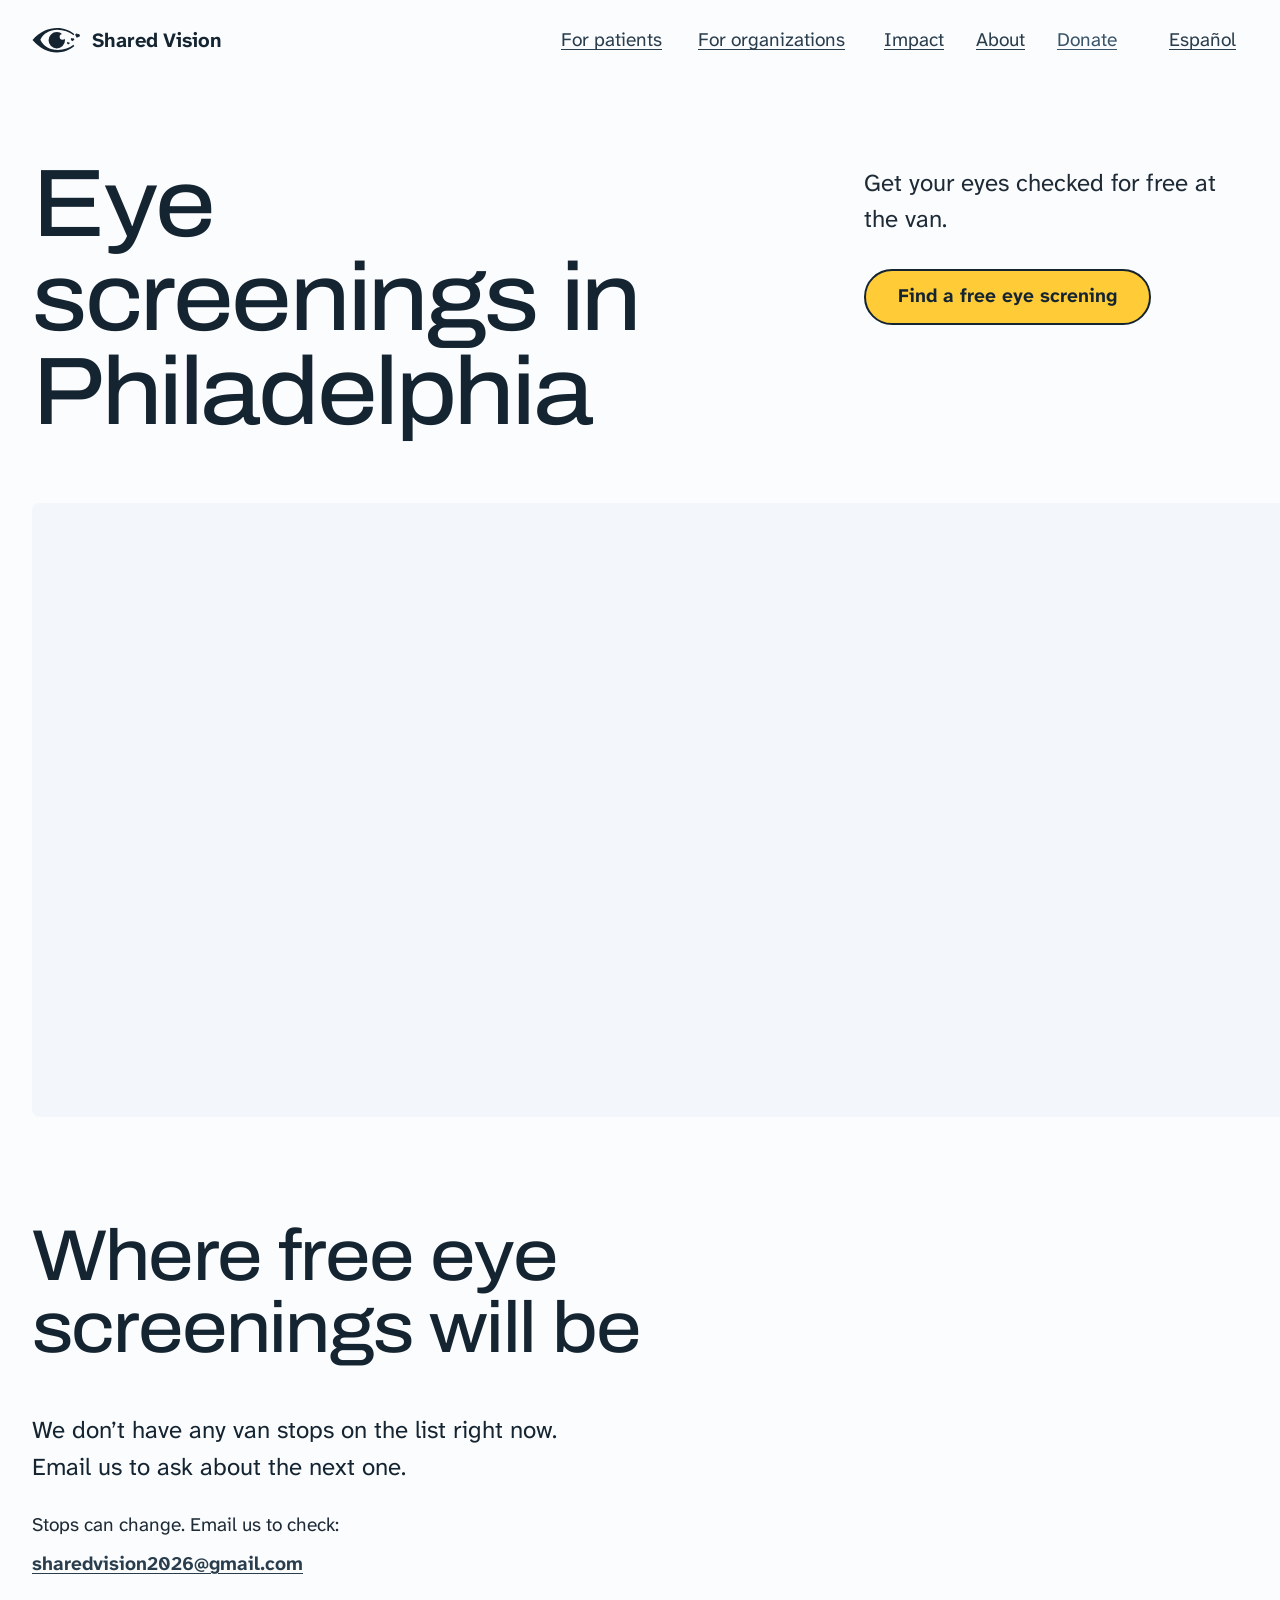
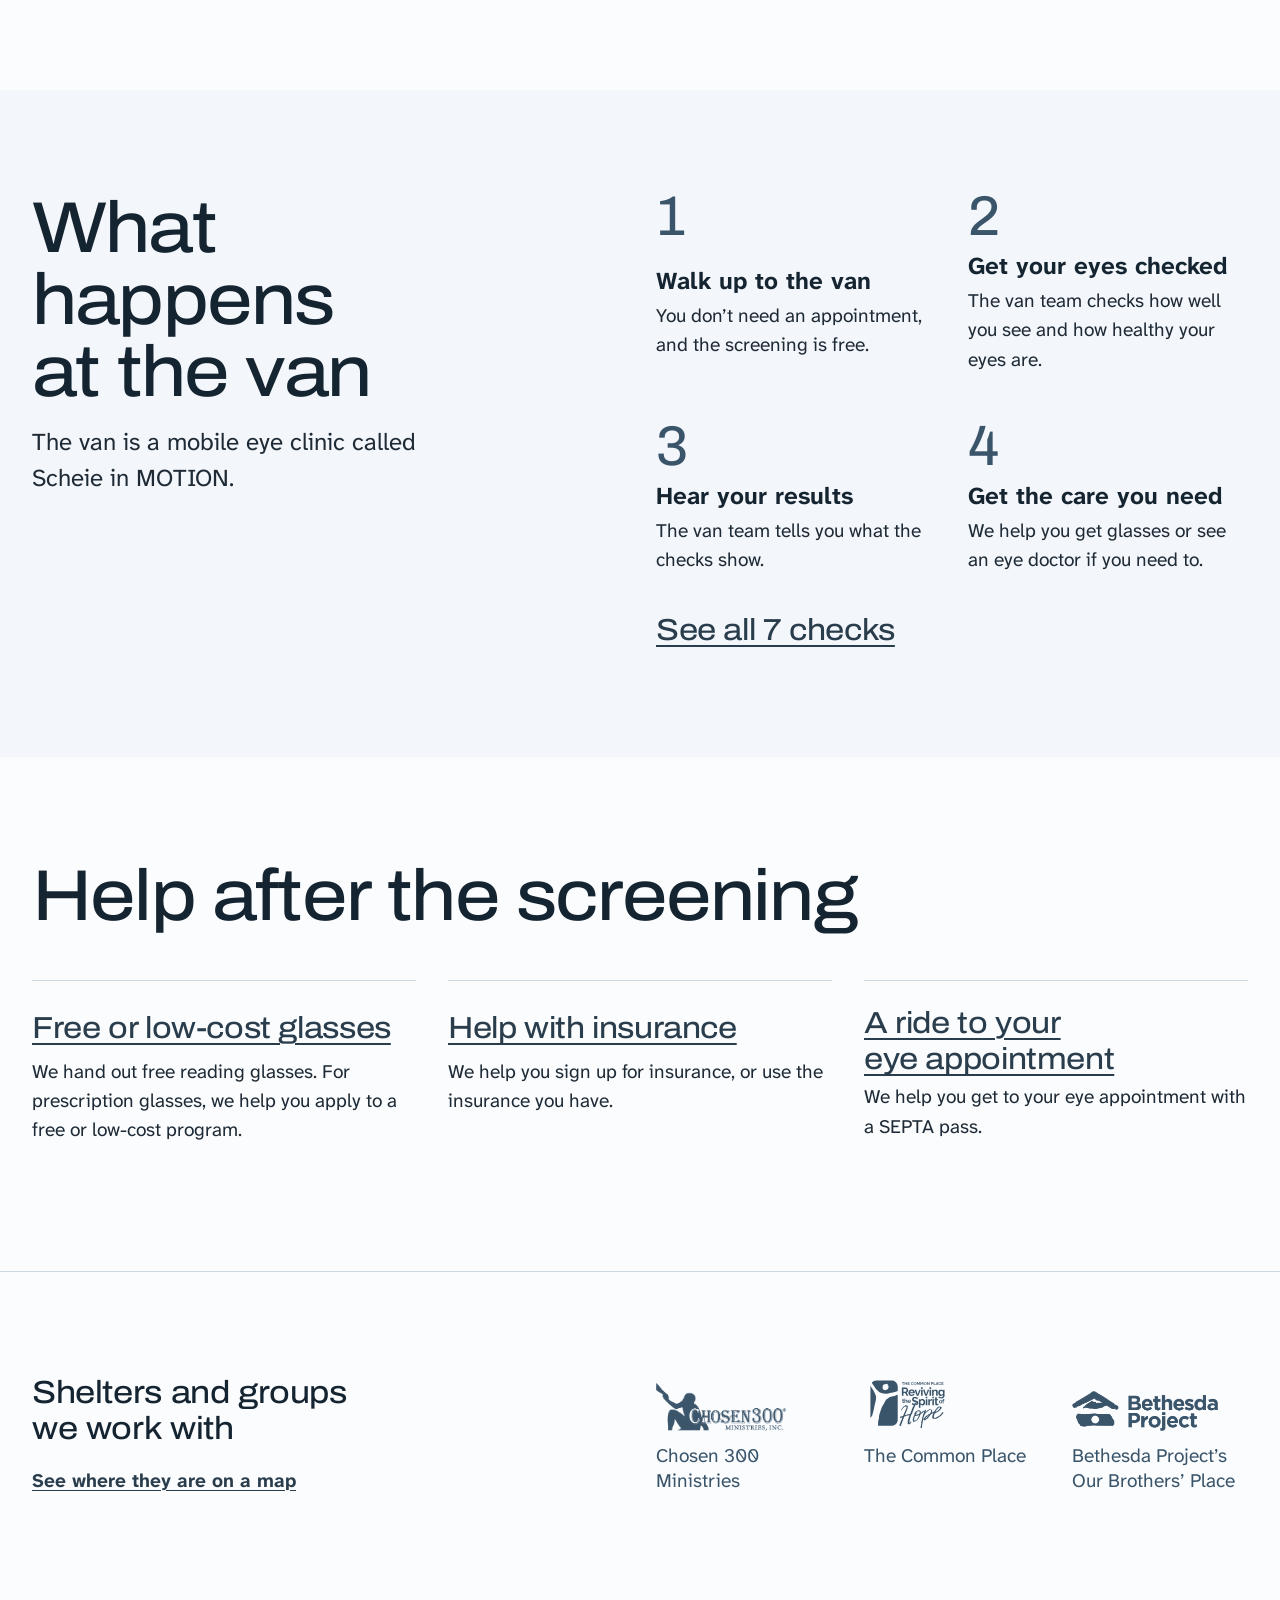
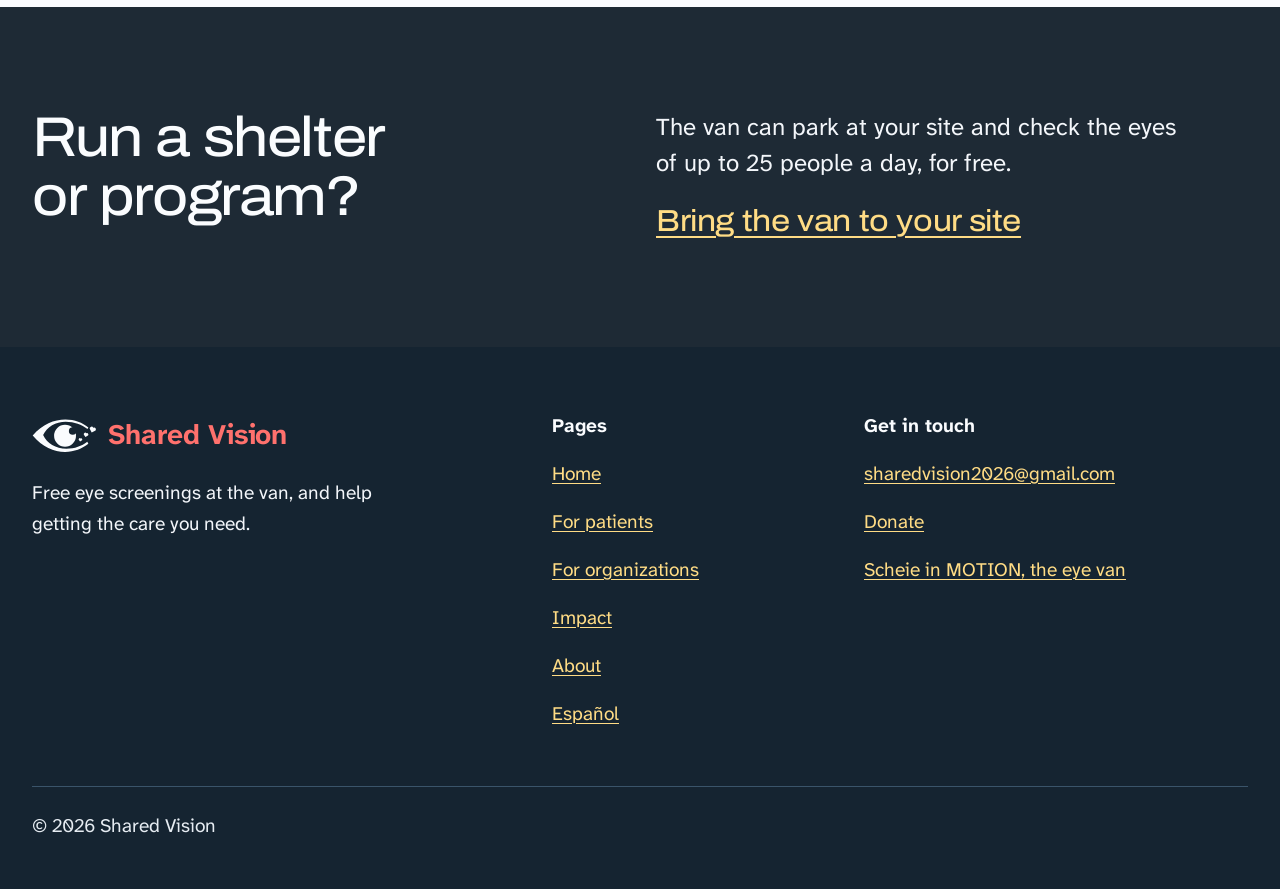
==== commit c27555e3: "Update stops title for clarity on screenings" ====
--- a/index.html
+++ b/index.html
@@ -104,7 +104,7 @@
   <section class="section stops-section" id="stops" aria-labelledby="stops-title" tabindex="-1">
     <div class="wrap stops-grid">
       <div class="stops-head">
-        <h2 id="stops-title" class="display t-xl">Where the van will be</h2>
+        <h2 id="stops-title" class="display t-xl">Where free eye screenings will be</h2>
         
       </div>
       <div class="stops" data-stops data-stops-limit="3">
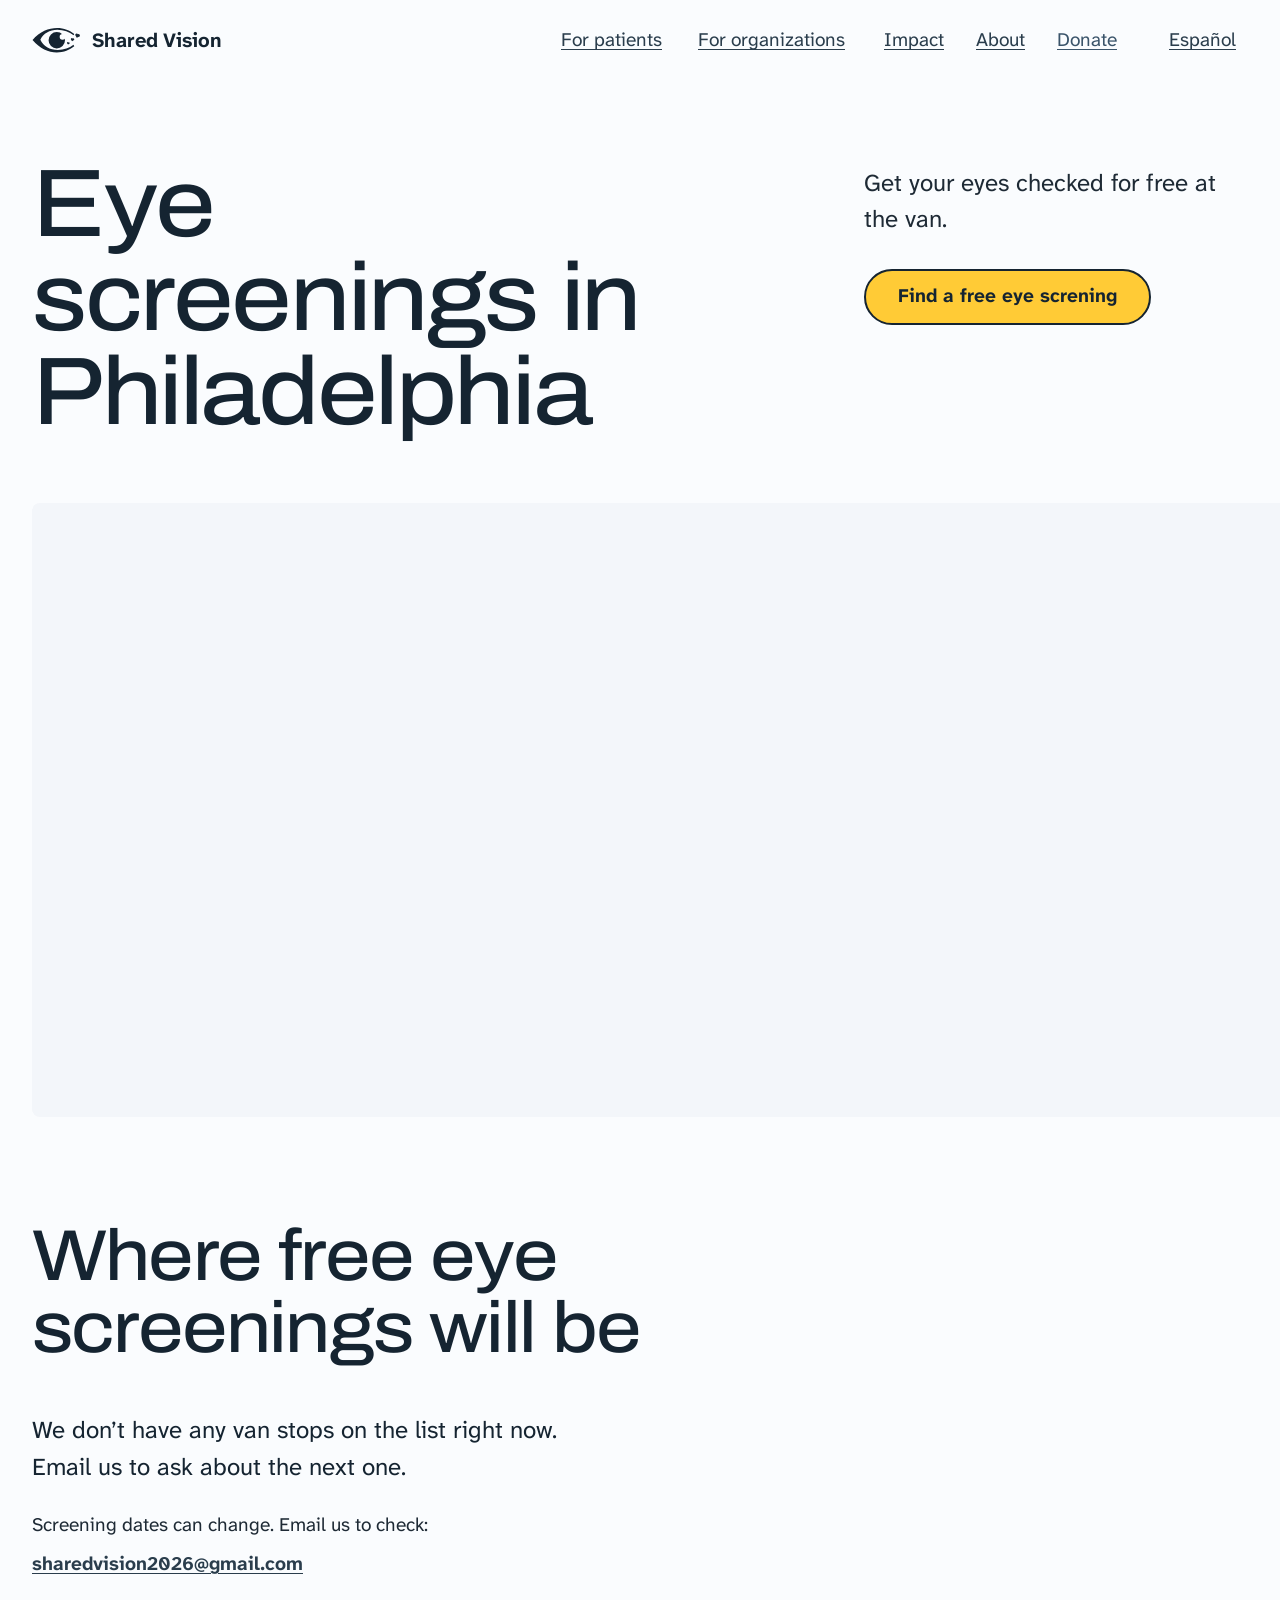
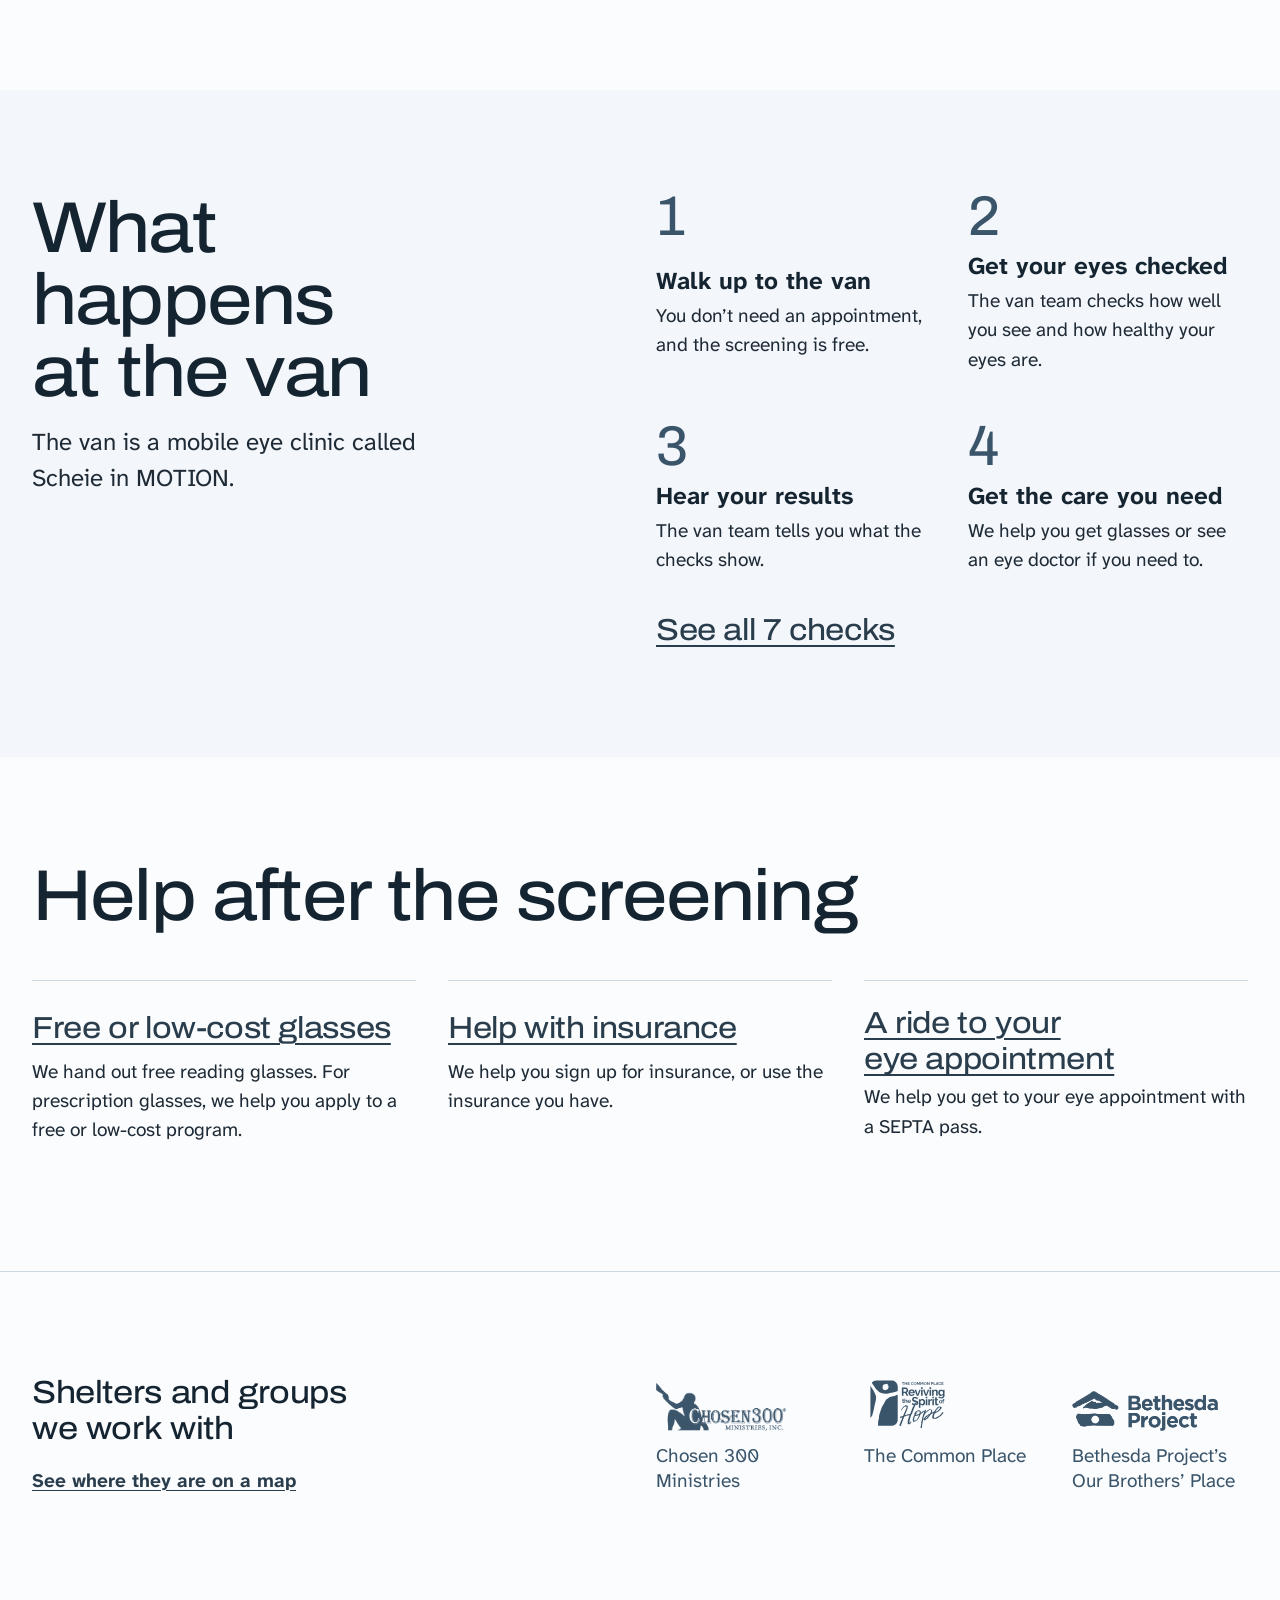
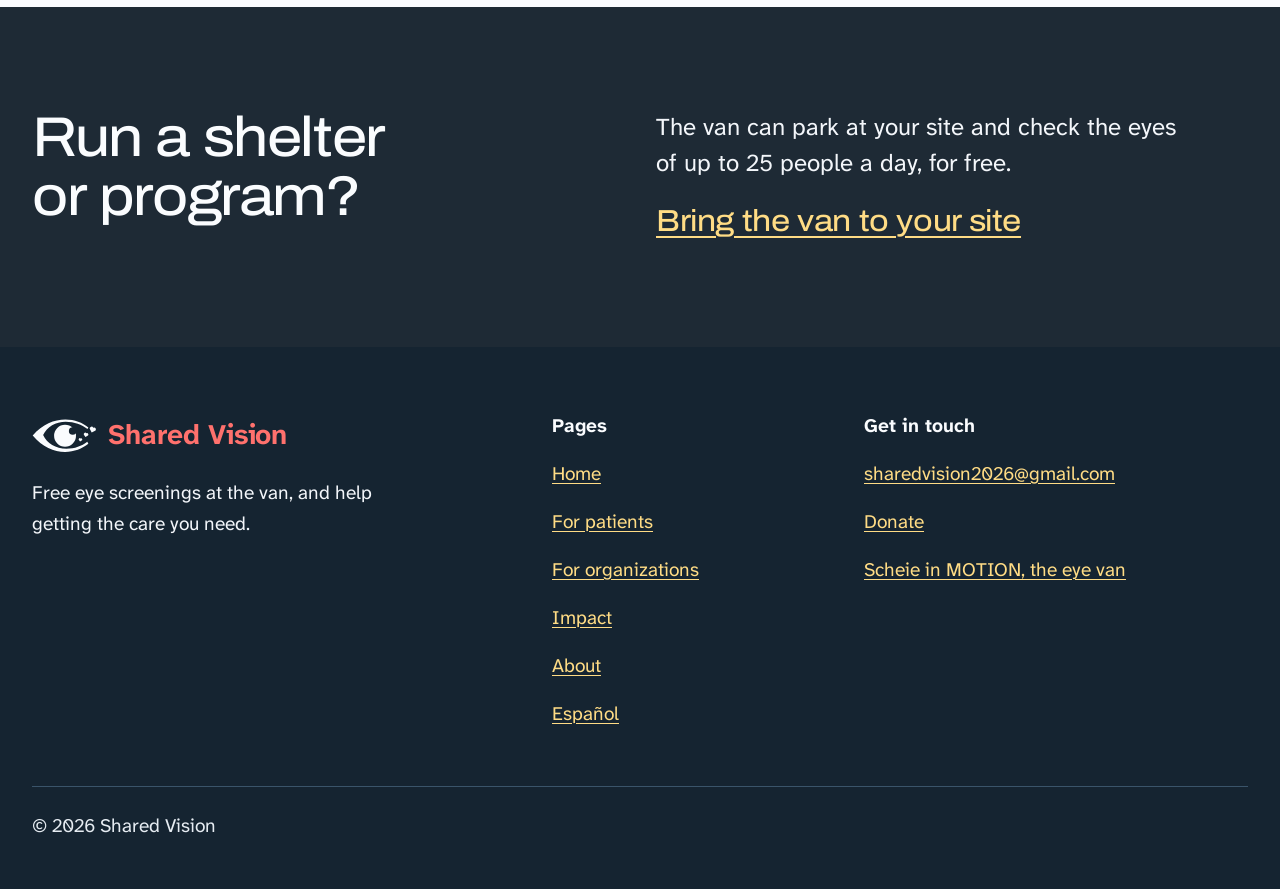
==== commit d03cda9b: "Update message regarding stops to screening dates" ====
--- a/index.html
+++ b/index.html
@@ -146,7 +146,7 @@
           </li>
         </ol>
         <p class="stops-empty" hidden>We don’t have any van stops on the list right now. Email us to ask about the next one.</p>
-        <p class="stops-check">Stops can change. Email us to check:
+        <p class="stops-check">Screening dates can change. Email us to check:
           <a class="email link-line" href="mailto:sharedvision2026@gmail.com?subject=Is%20the%20van%20stop%20still%20on%3F" aria-label="sharedvision2026@gmail.com">sharedvision2026@<wbr>gmail.com</a></p>
       </div>
     </div>
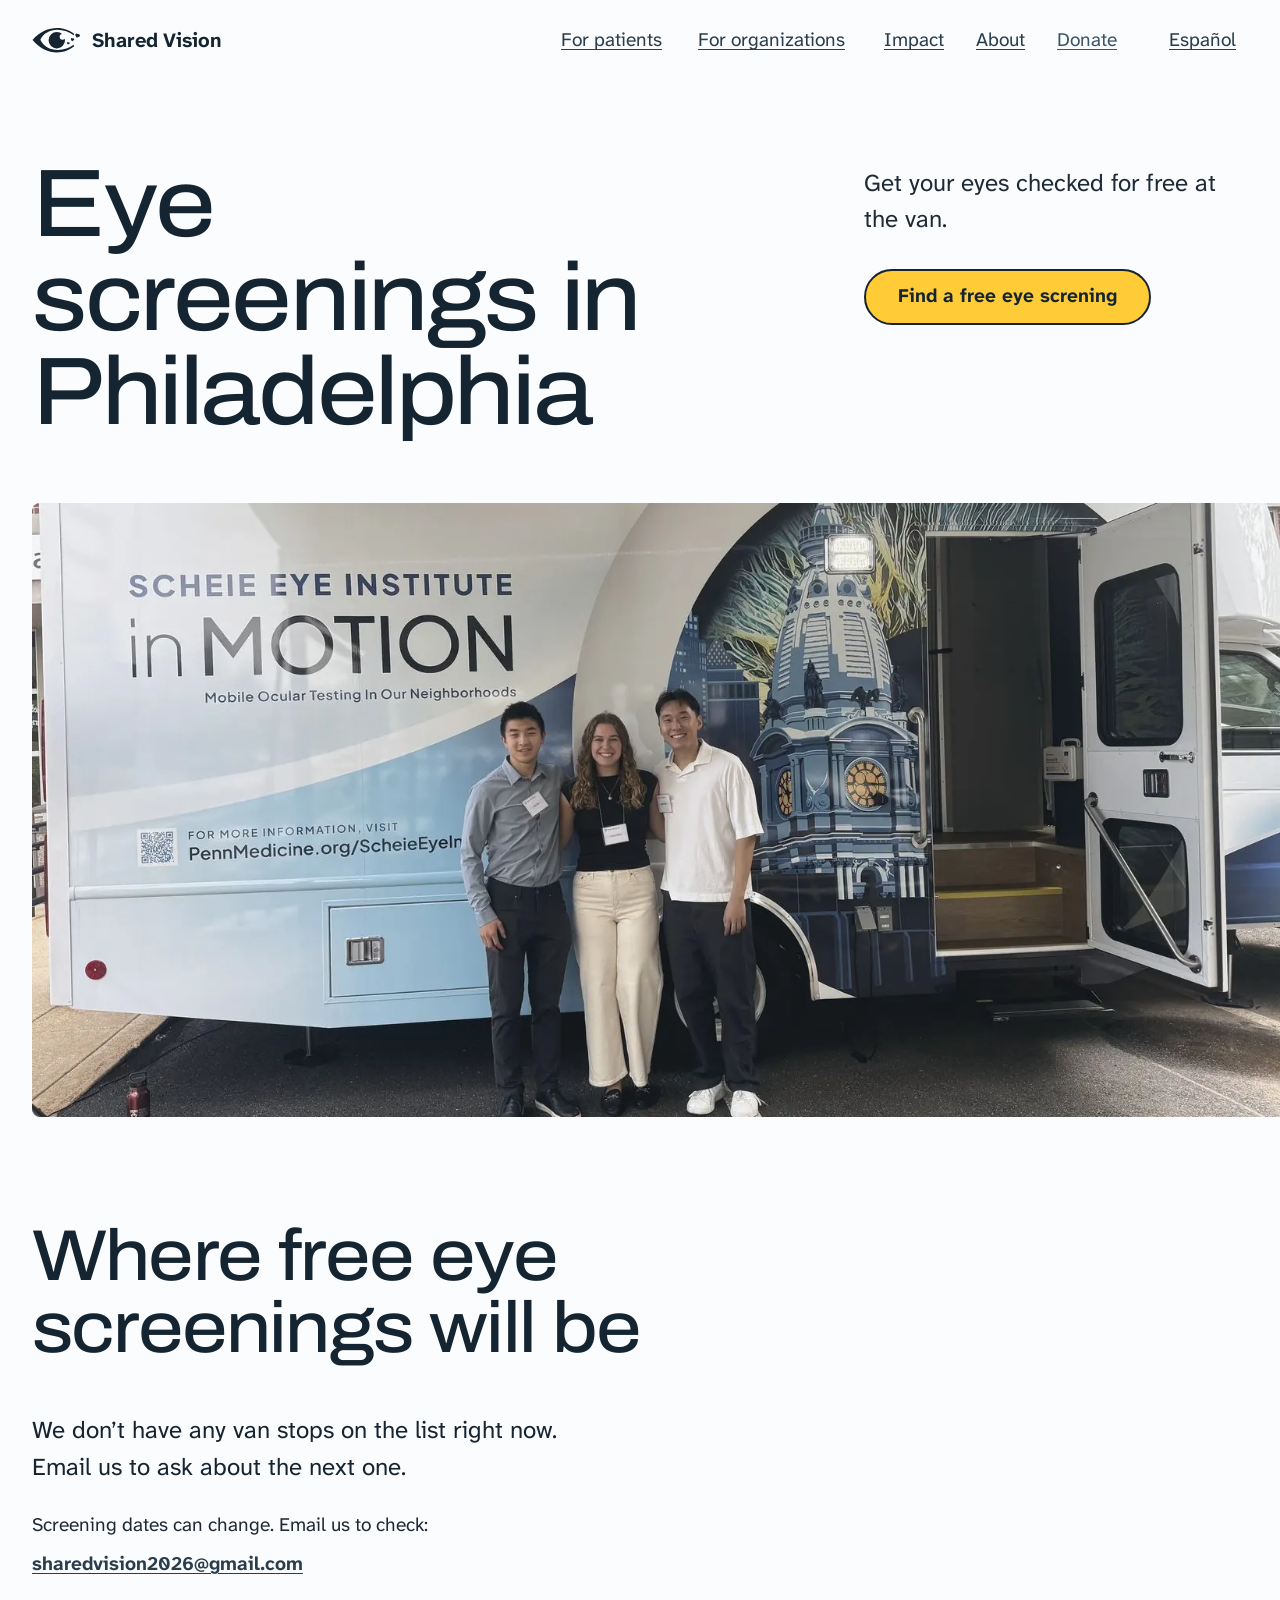
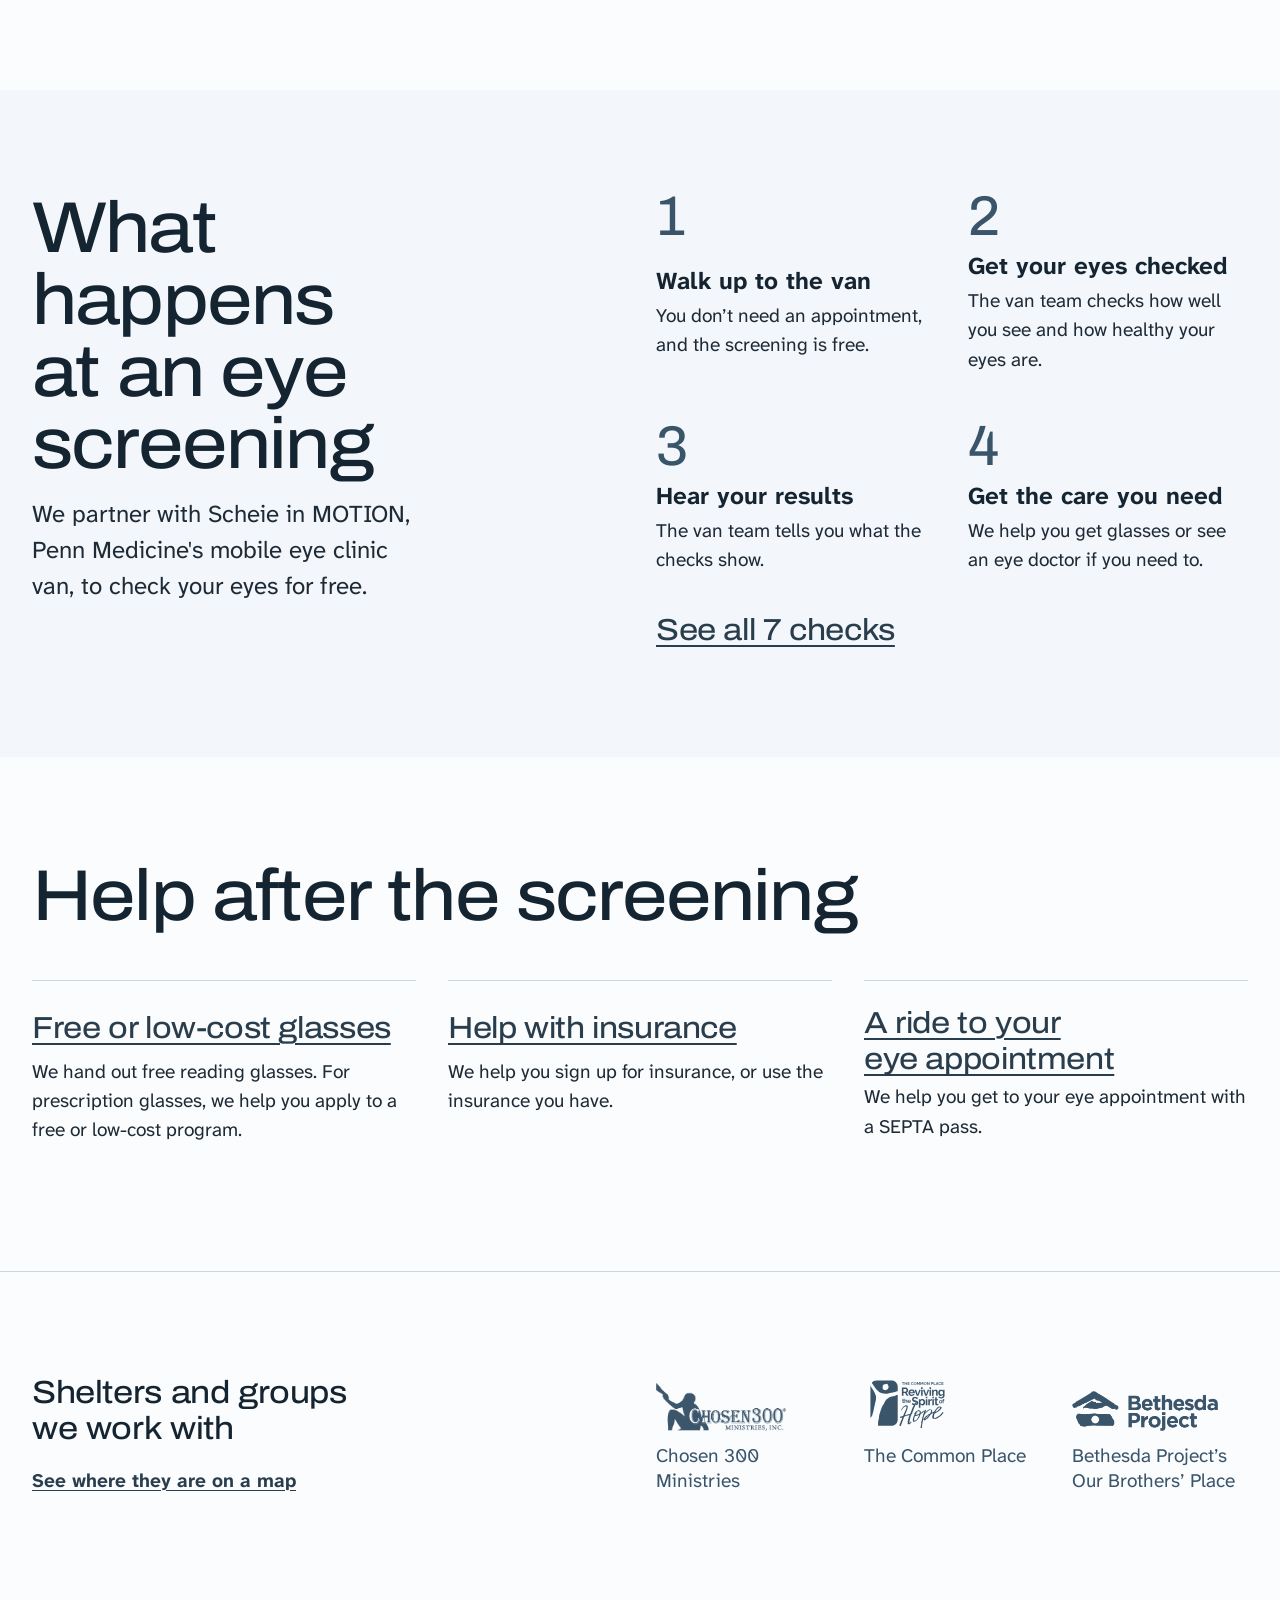
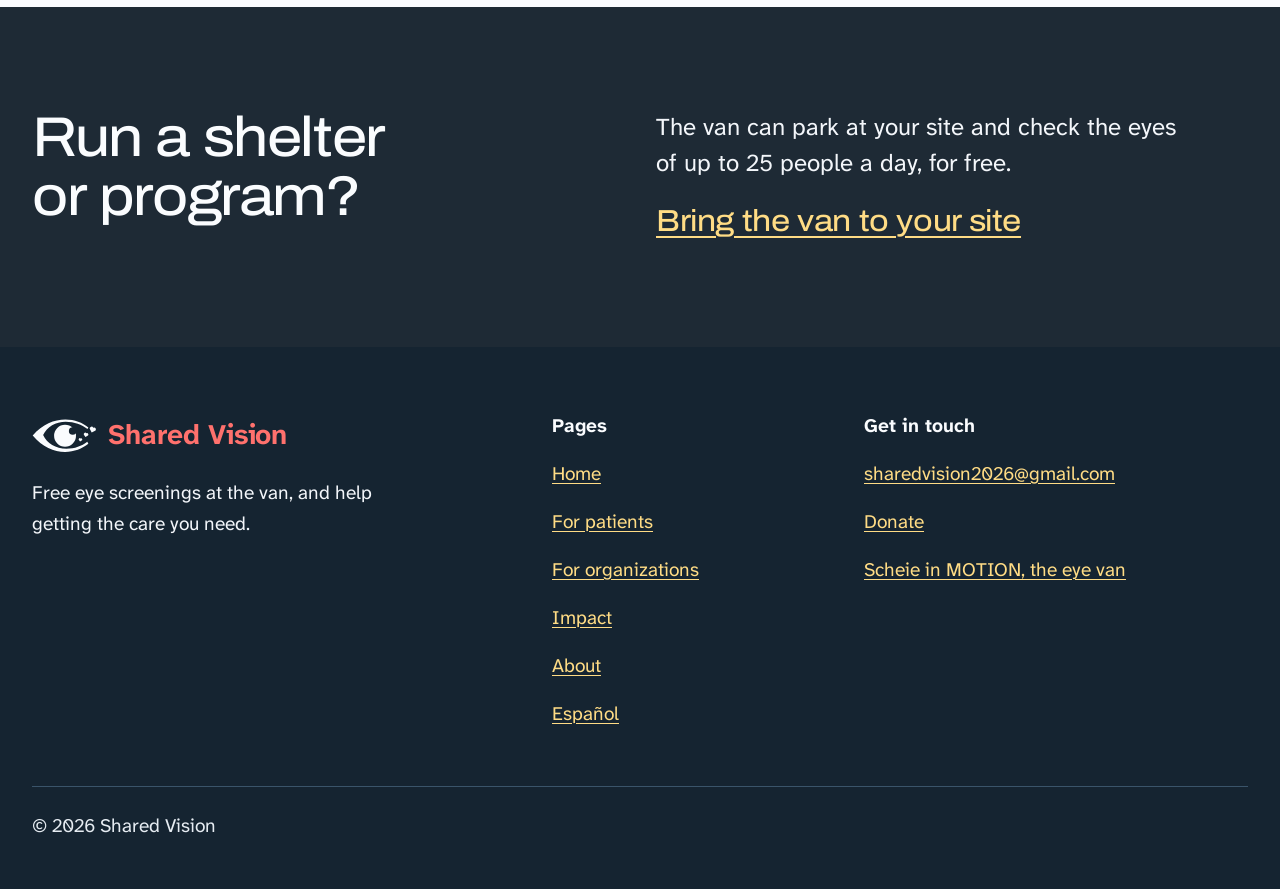
==== commit 33605bf5: "Update screening section header and description" ====
--- a/index.html
+++ b/index.html
@@ -156,8 +156,8 @@
   <section class="section section-tint" id="screening" aria-labelledby="screening-title">
     <div class="wrap screening-grid">
       <div class="screening-head">
-        <h2 id="screening-title" class="display t-xl">What happens at the van</h2>
-        <p class="lead">The van is a mobile eye clinic called <span translate="no">Scheie in MOTION</span>.</p>
+        <h2 id="screening-title" class="display t-xl">What happens at an eye screening</h2>
+        <p class="lead">We partner with <span translate="no">Scheie in MOTION</span>, Penn Medicine's mobile eye clinic van, to check your eyes for free.</p>
       </div>
       <ol class="steps screening-steps" role="list">
         <li class="step">
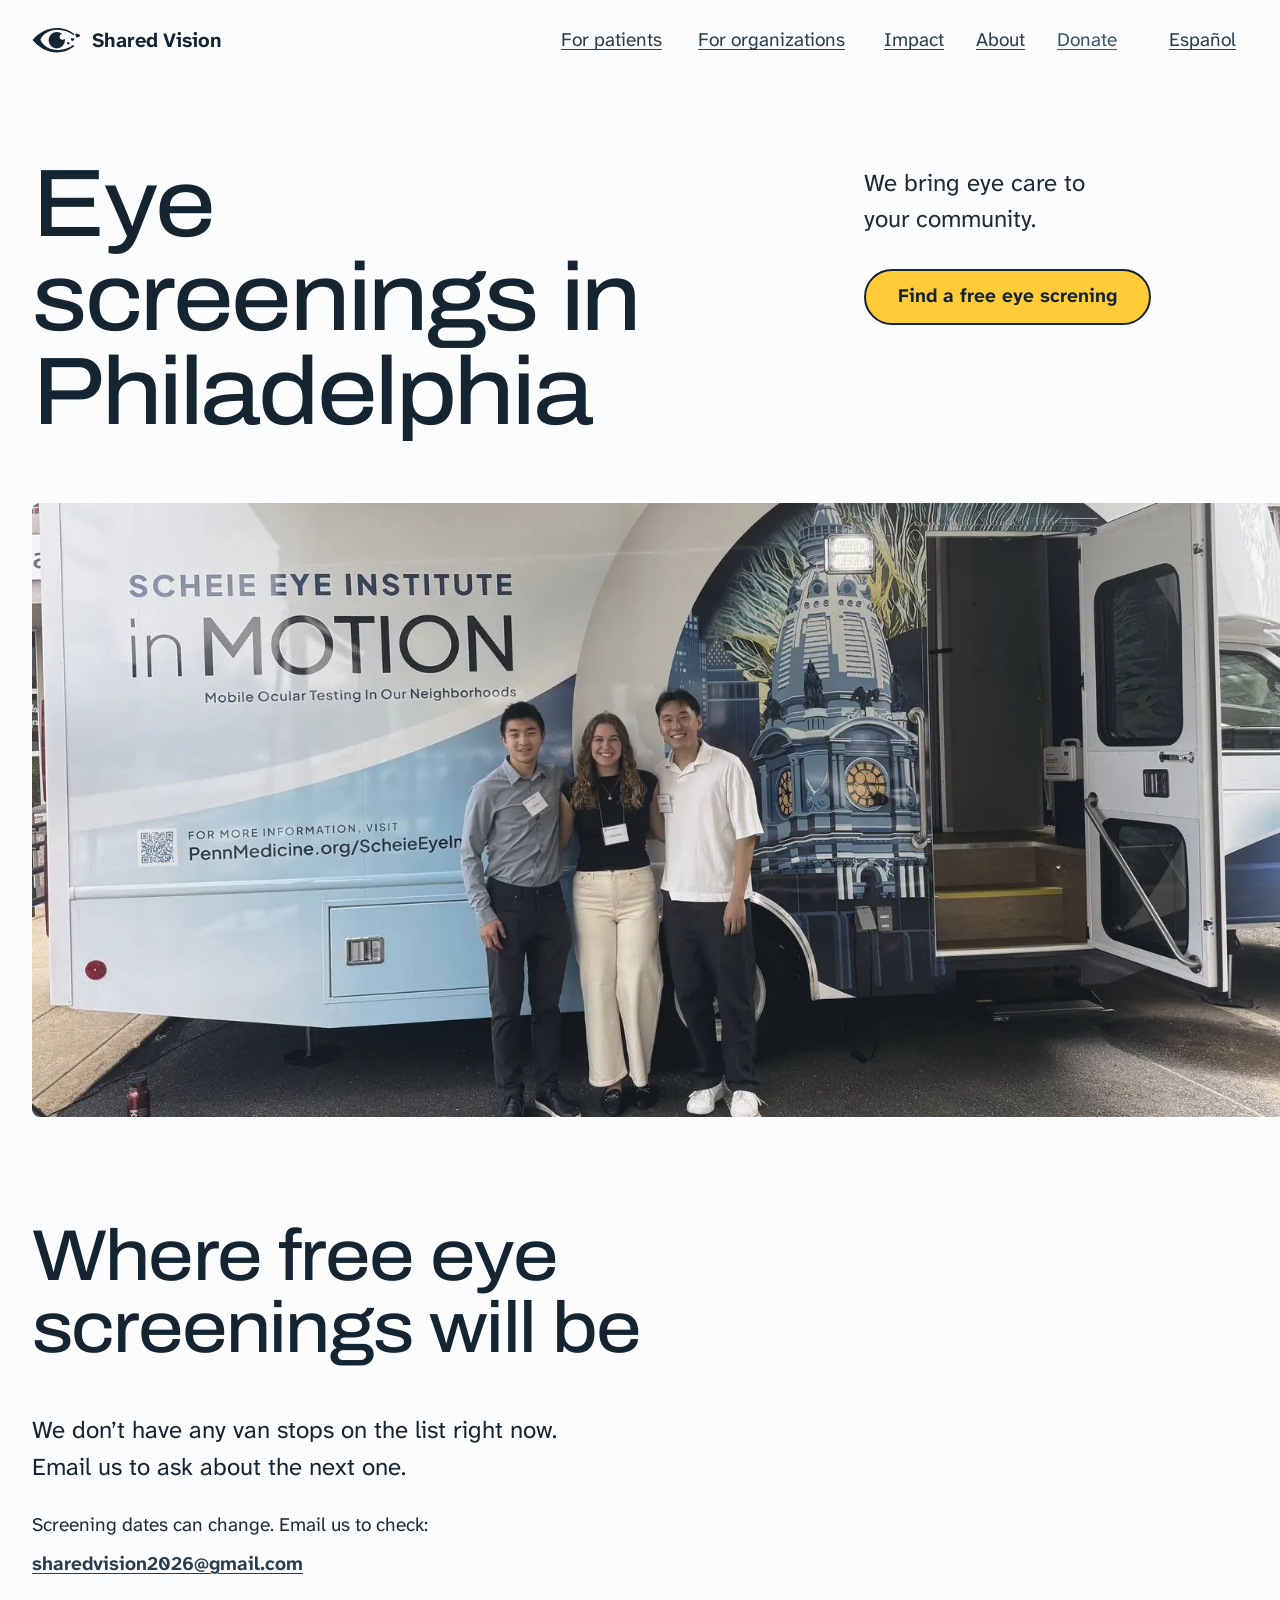
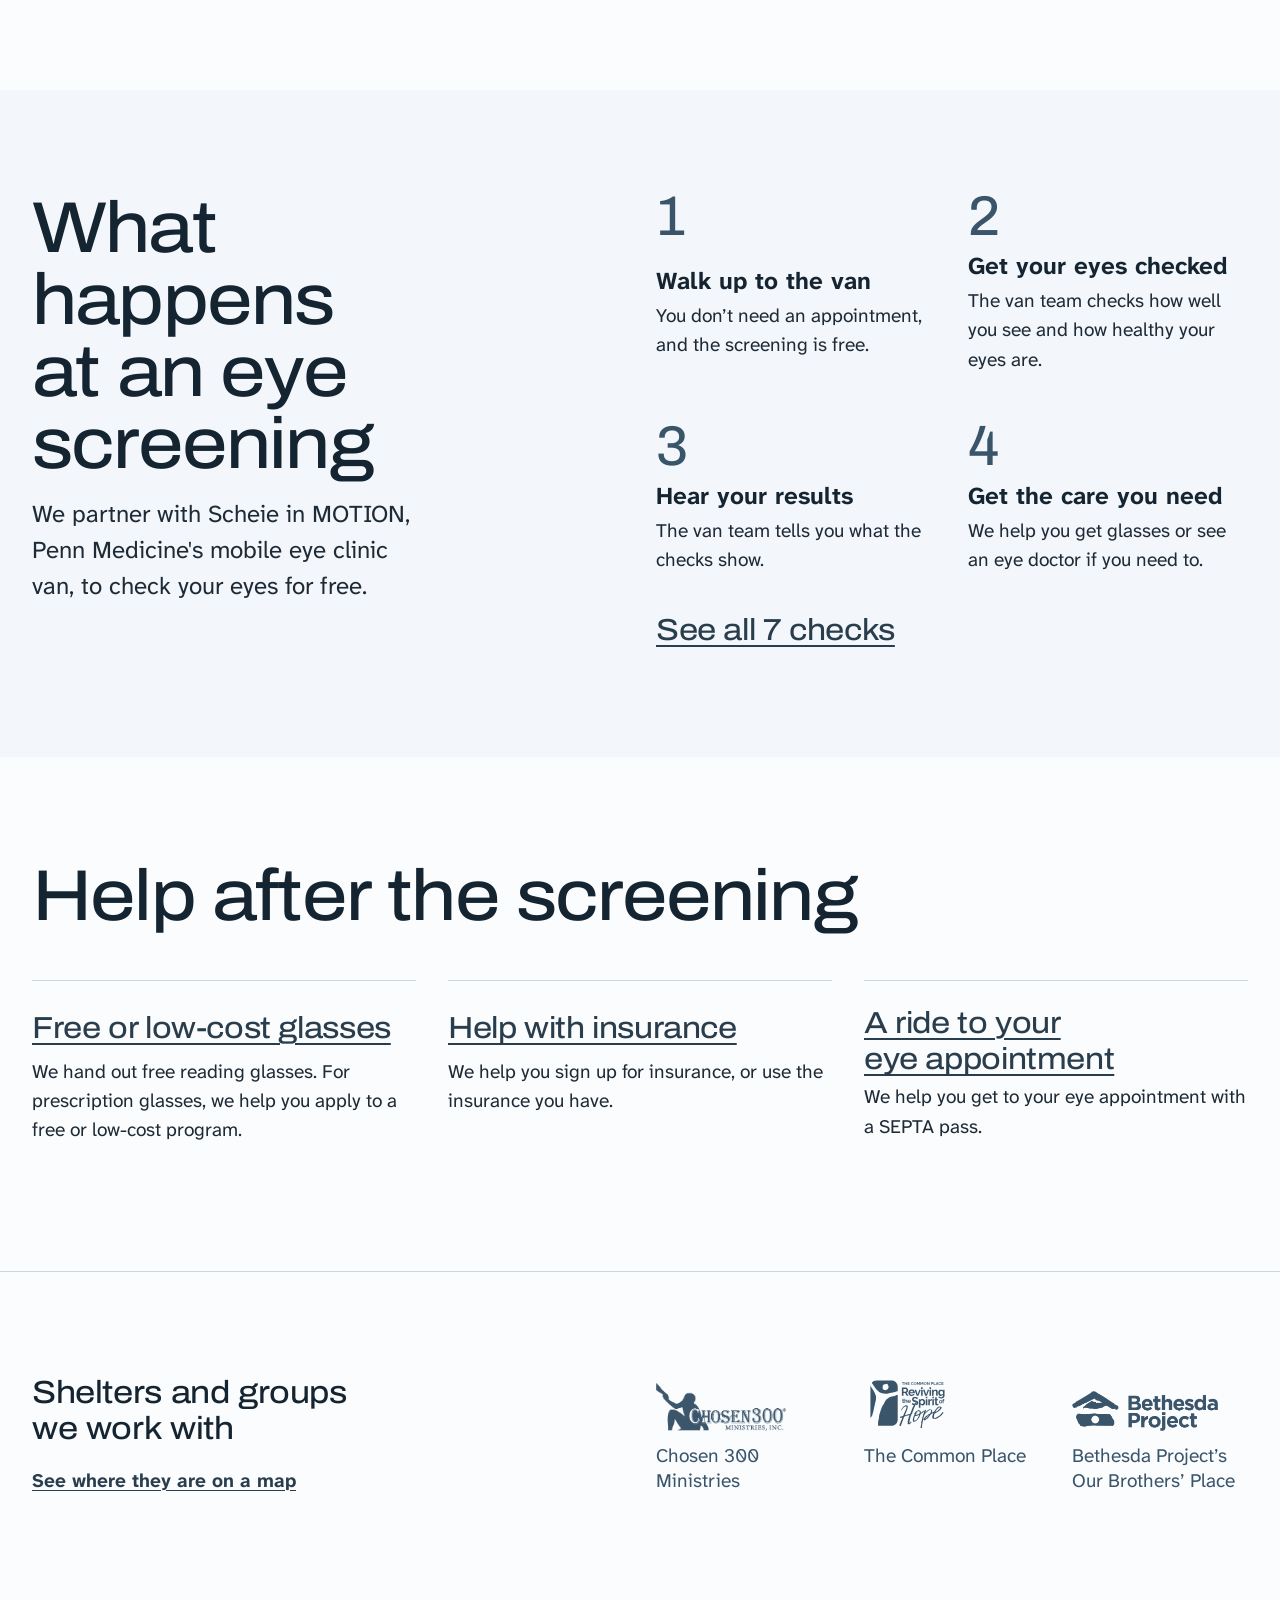
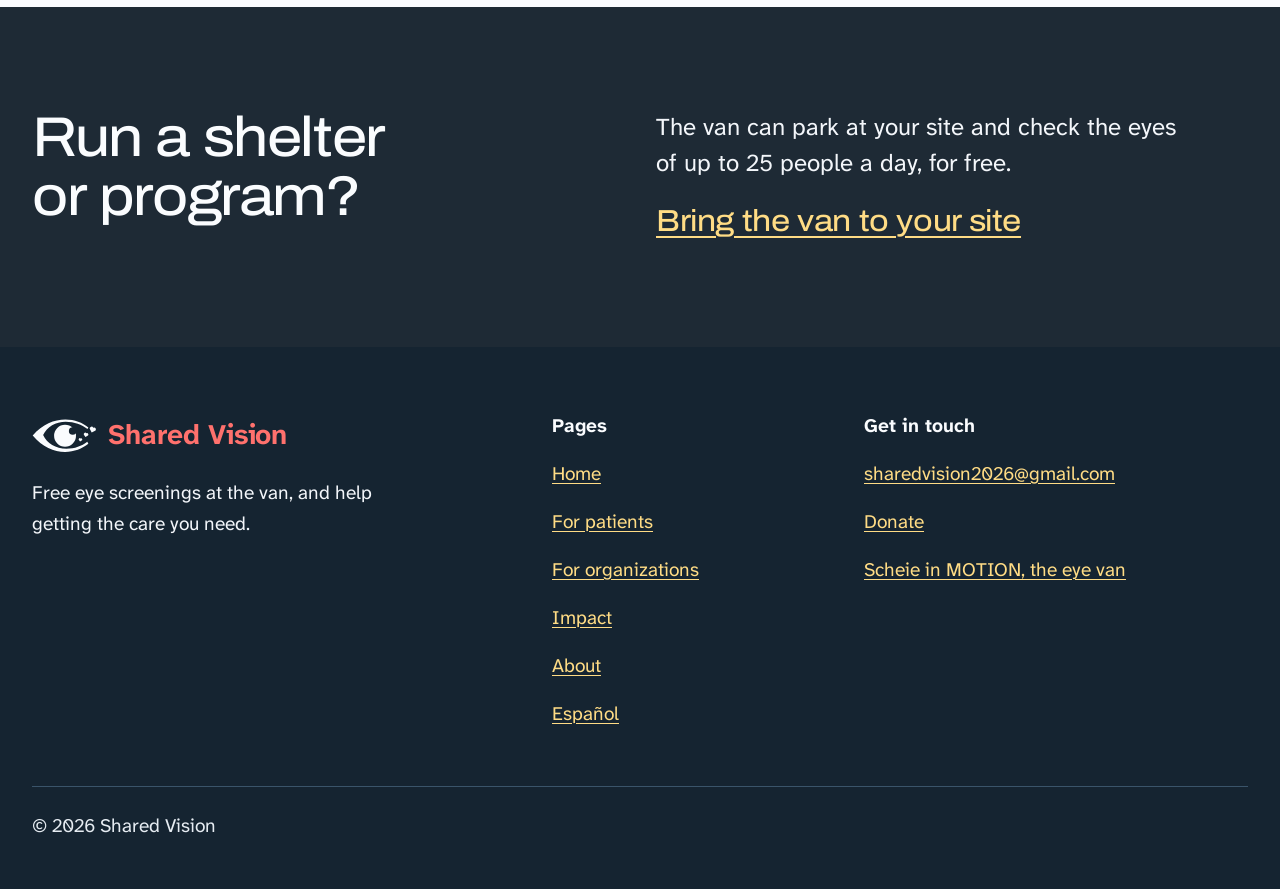
==== commit 3e622c5b: "Update lead text for eye screening event" ====
--- a/index.html
+++ b/index.html
@@ -82,7 +82,7 @@
       <div class="hero-text">
         <h1 id="hero-title" class="display t-hero hero-title">Eye screenings in Philadelphia</h1>
         <div class="hero-side">
-          <p class="lead">Get your eyes checked for free at the van.</p>
+          <p class="lead">We bring eye care to your community.</p>
           <a class="btn btn-block" href="#stops">Find a free eye screning</a>
         </div>
       </div>
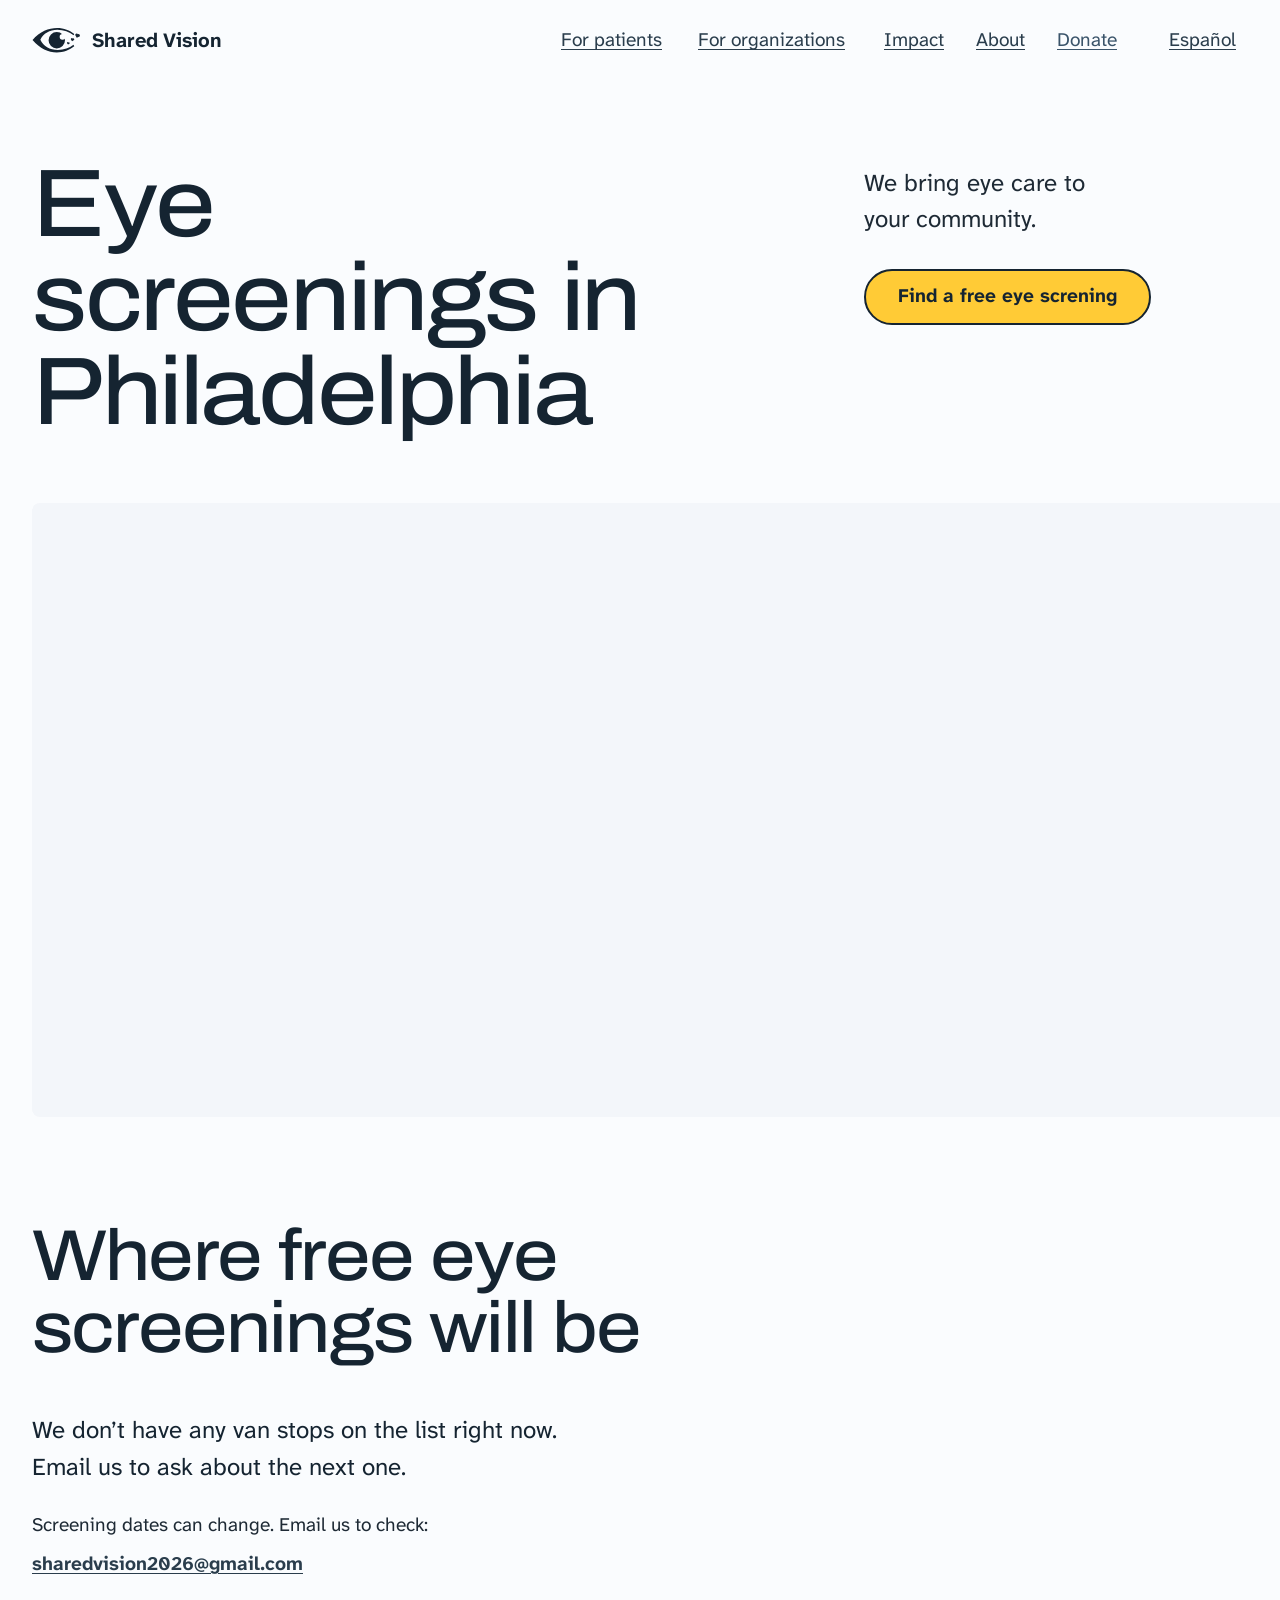
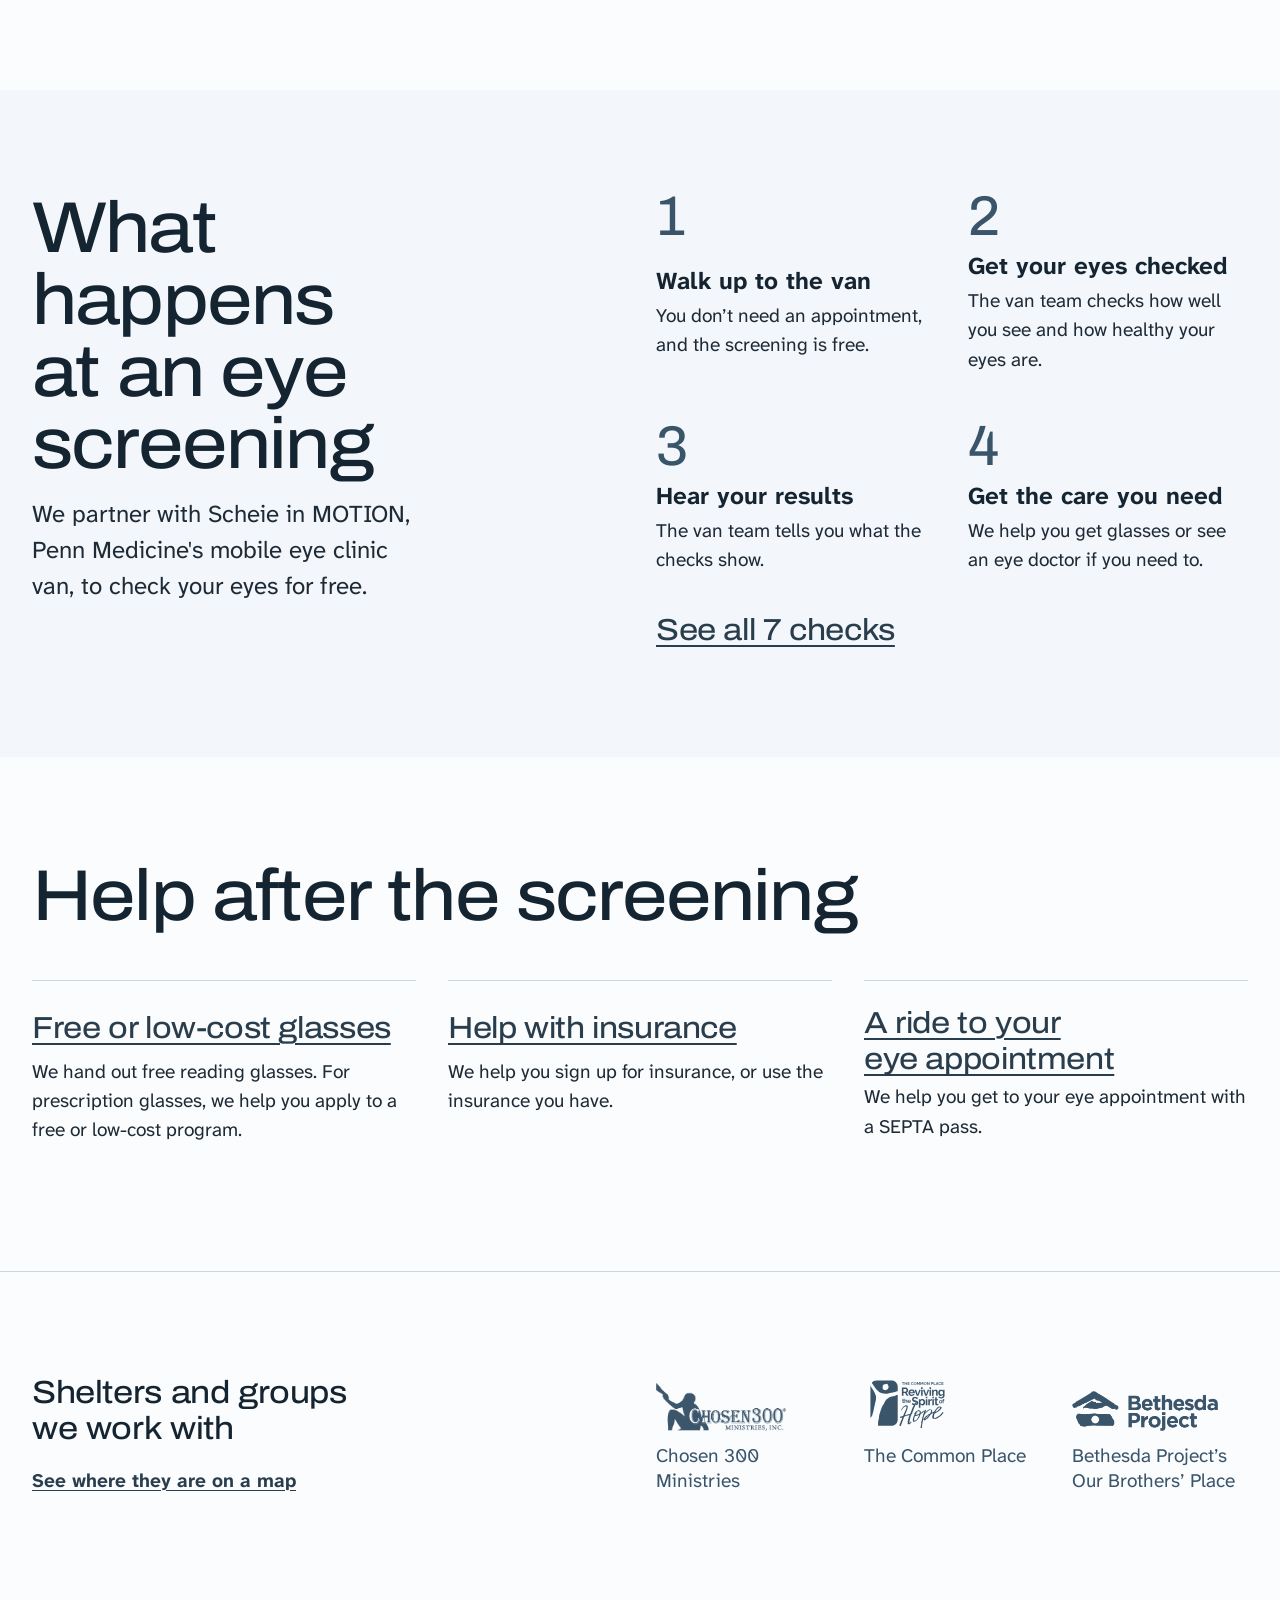
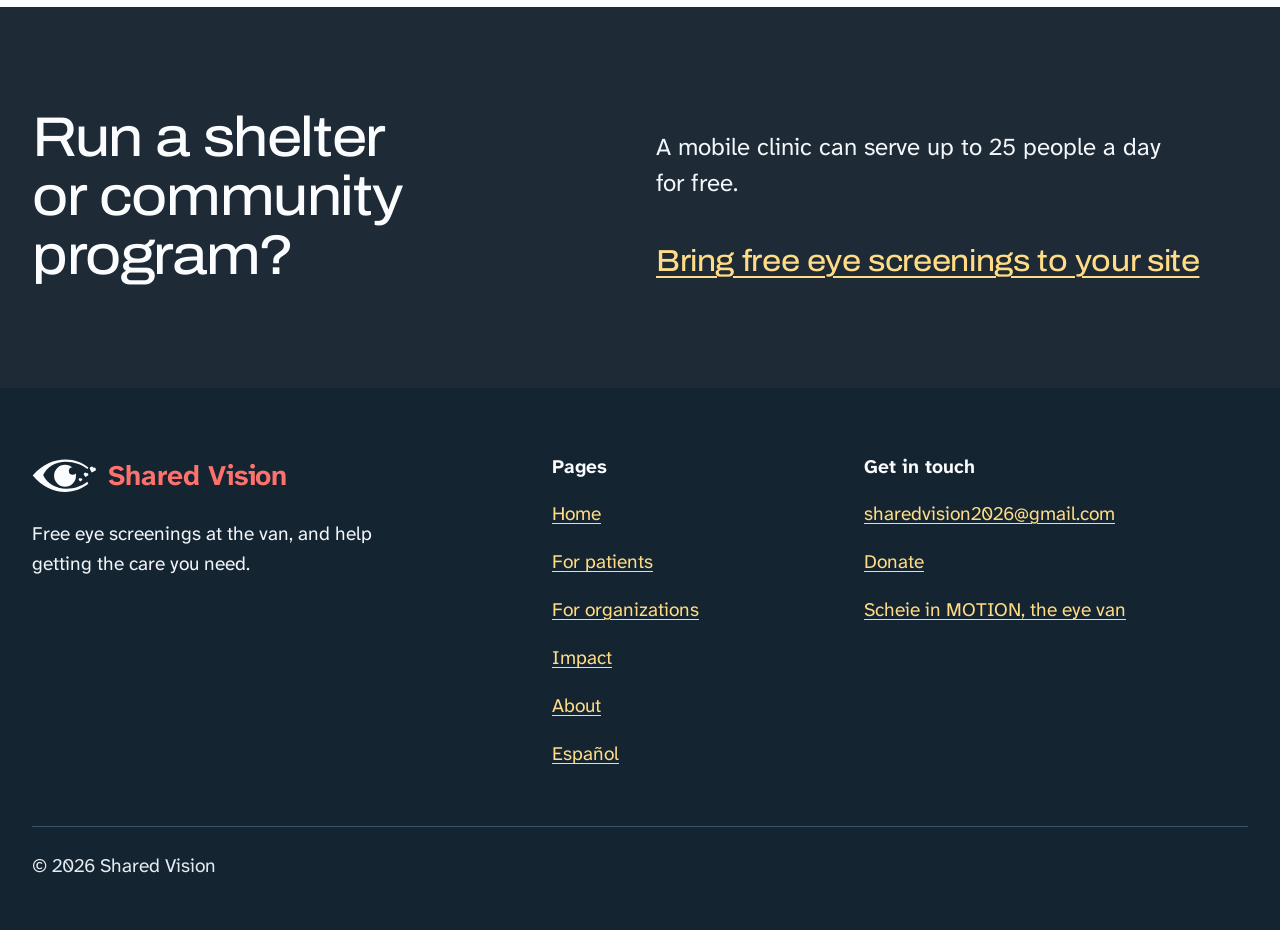
==== commit fe3cff5e: "Update shelter program section text and links" ====
--- a/index.html
+++ b/index.html
@@ -238,9 +238,9 @@
   <!-- 6. For shelters and programs: one short band -->
   <section class="on-slate orgs-band" aria-labelledby="orgs-title">
     <div class="wrap orgs-band-inner">
-      <h2 id="orgs-title" class="display t-l">Run a shelter or program?</h2>
-      <p class="lead">The van can park at your site and check the eyes of up to 25 people a day, for free.</p>
-      <a class="big-link" href="organizations.html">Bring the van to your site</a>
+      <h2 id="orgs-title" class="display t-l">Run a shelter or community program?</h2>
+      <p class="lead">A mobile clinic can serve up to 25 people a day for free.</p>
+      <a class="big-link" href="organizations.html">Bring free eye screenings to your site</a>
     </div>
   </section>
 </main>
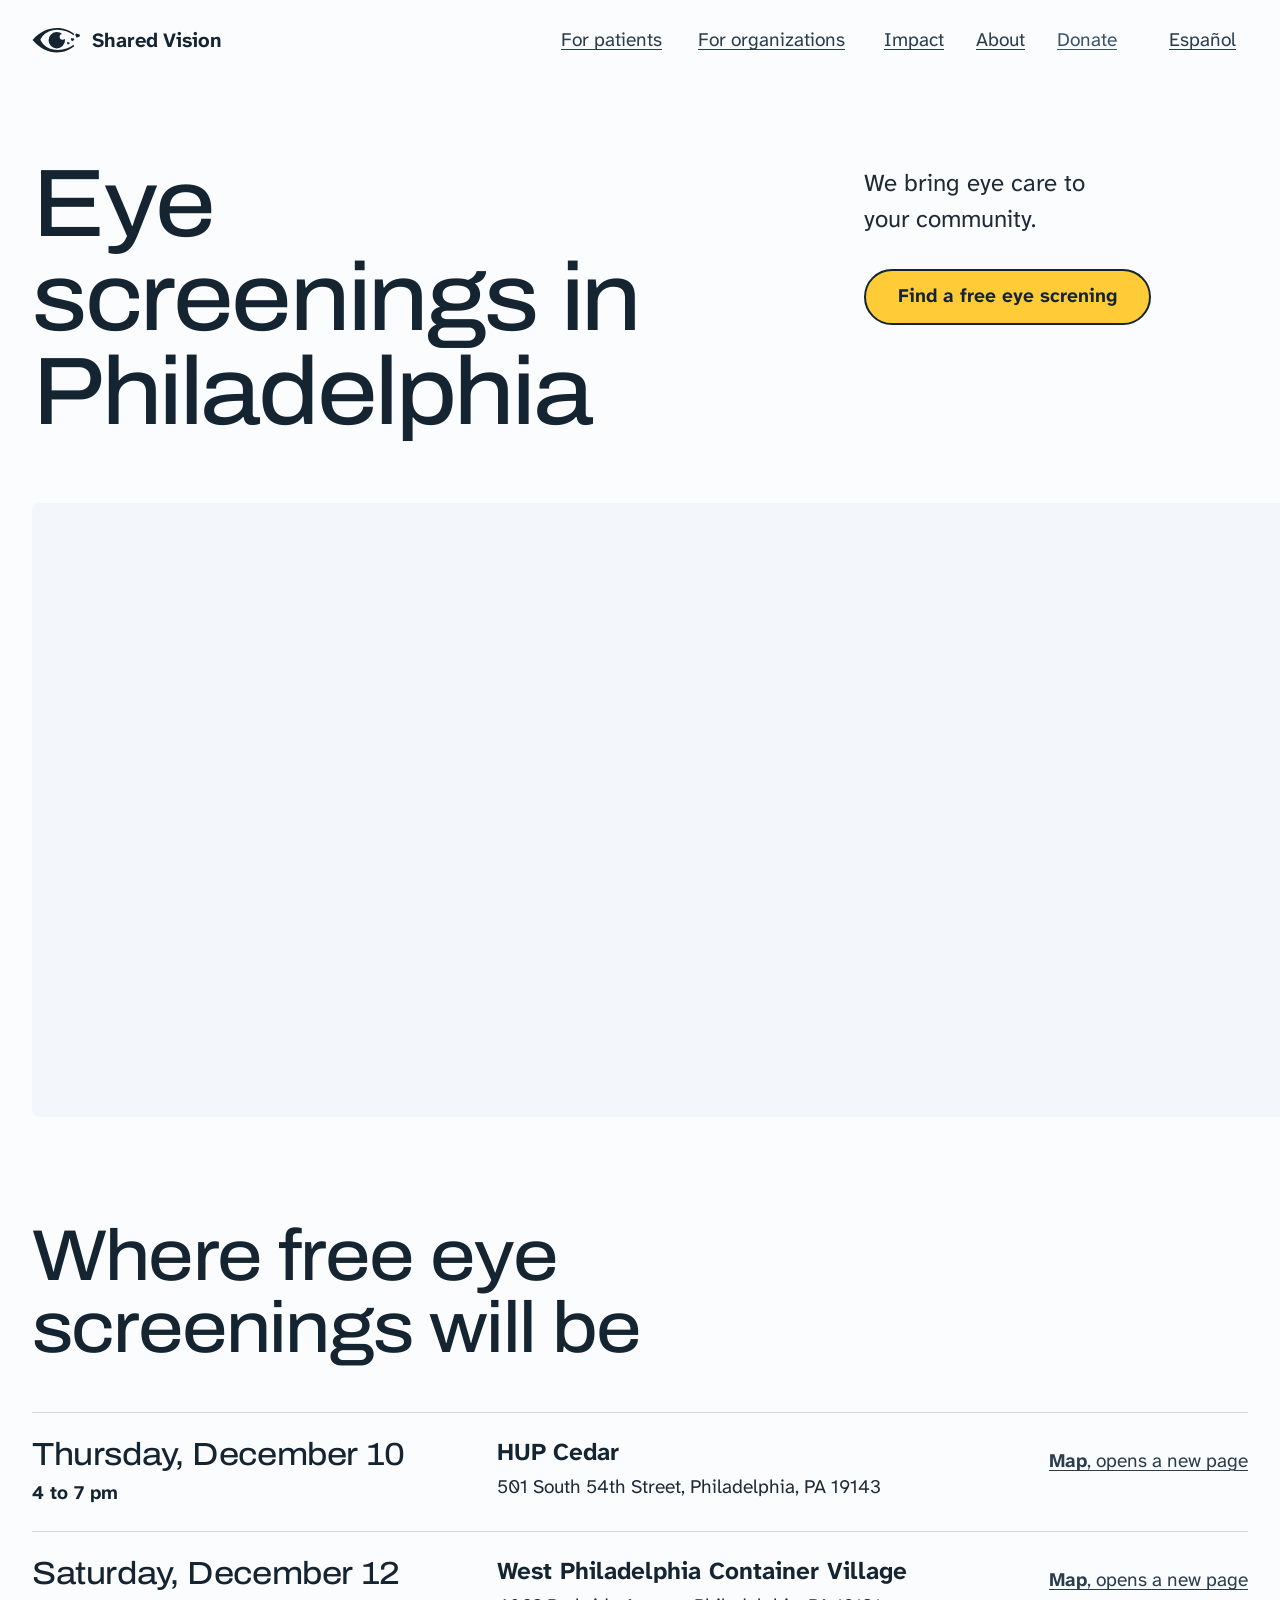
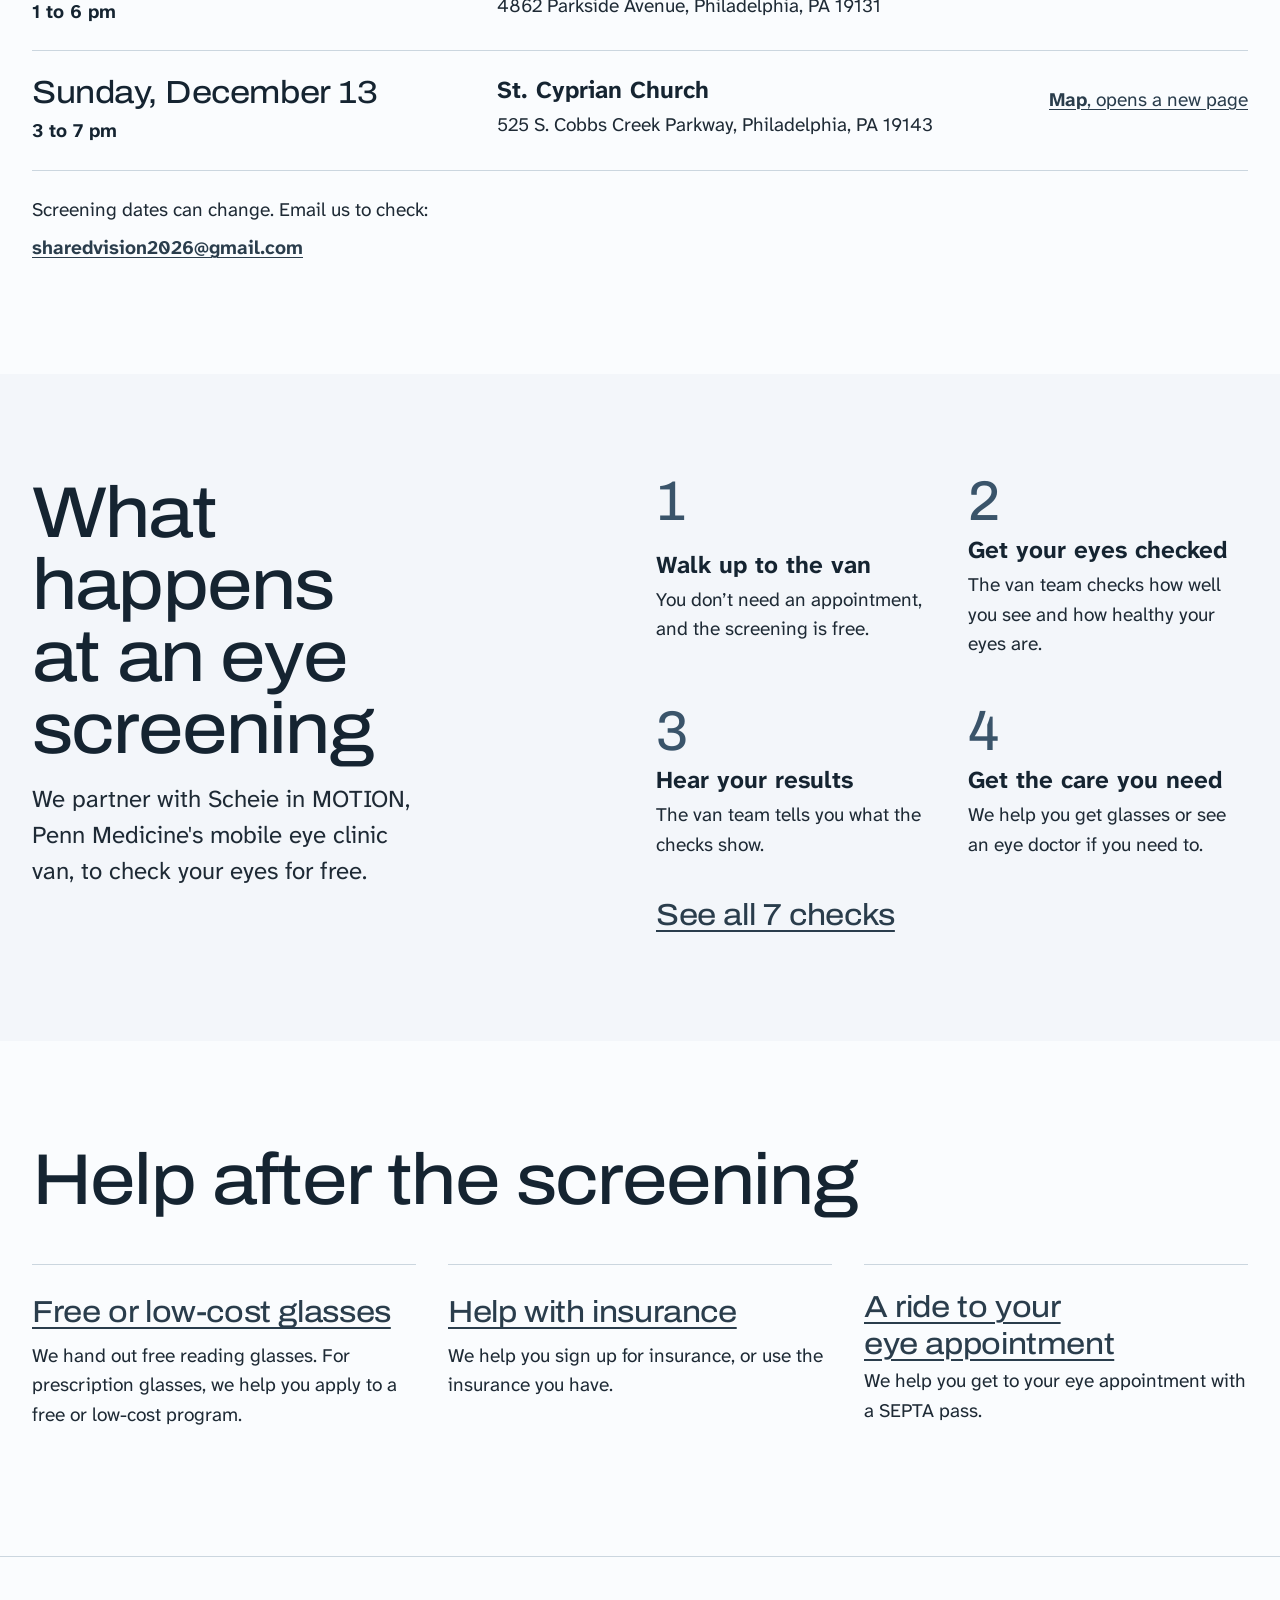
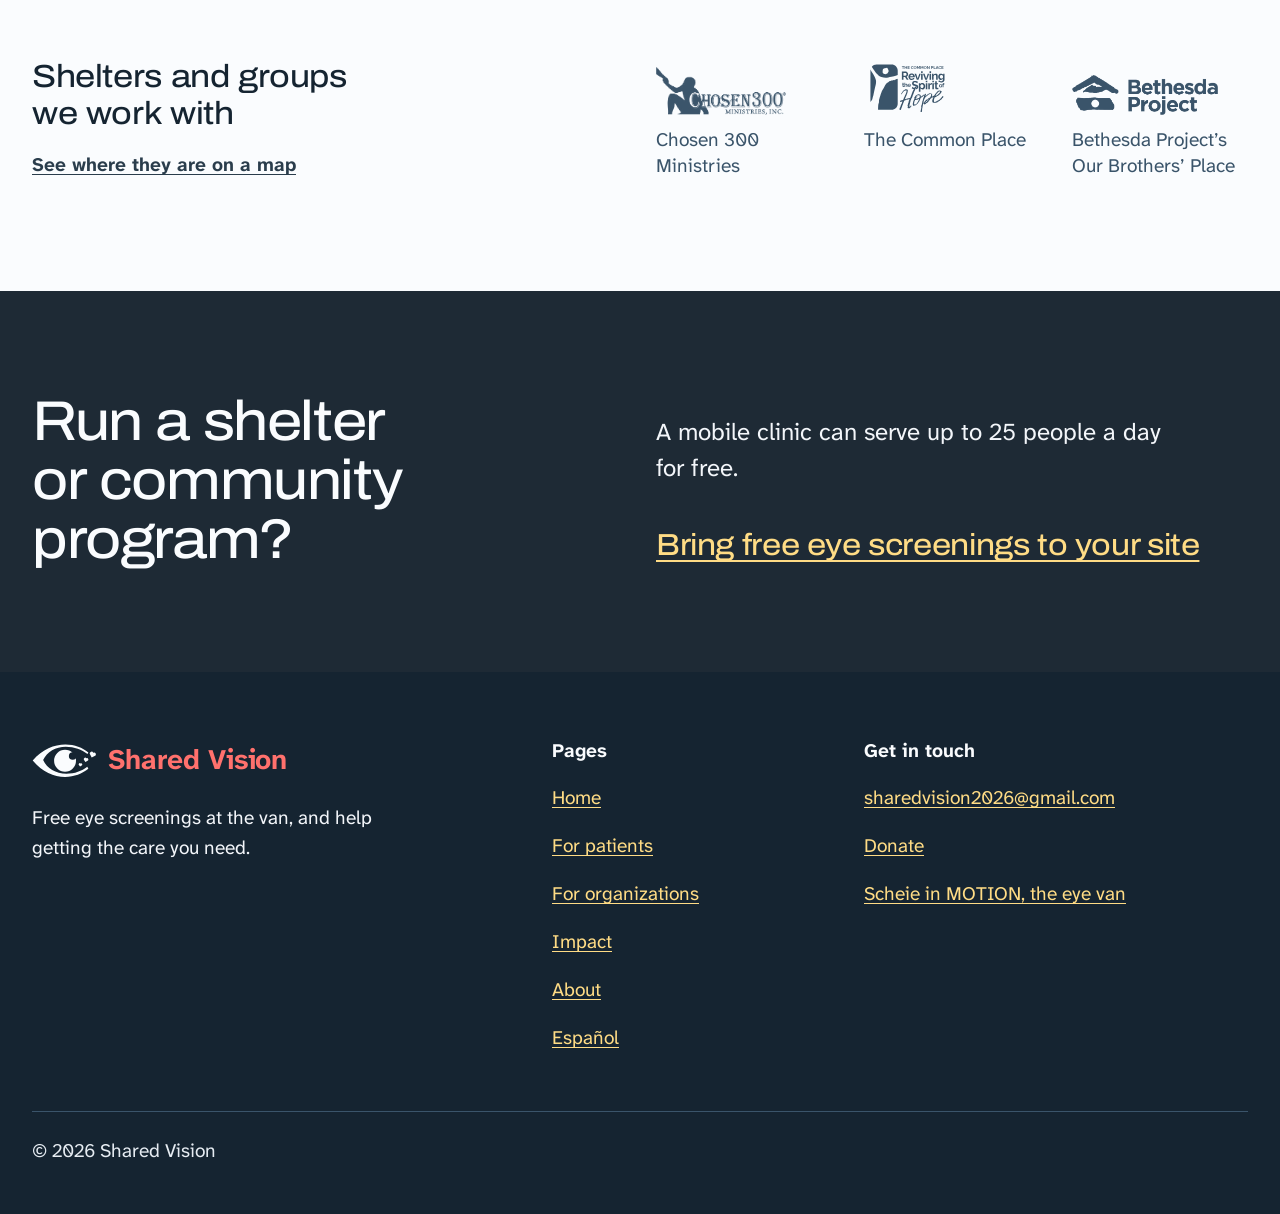
==== commit 16b9c582: "Update van stops and Impact numbers live from the team's Google Sheets Adds a Google Apps Script (ap" ====
--- a/index.html
+++ b/index.html
@@ -110,39 +110,24 @@
       <div class="stops" data-stops data-stops-limit="3">
         <ol class="stops-list" id="stops-list" role="list">
           <li class="stop">
-            <div class="stop-when"><h3 class="stop-date display"><time datetime="2026-11-02">Monday, November 2</time></h3><p class="stop-time">5:30 to 7:30 pm</p></div>
-            <div class="stop-where"><p class="stop-place">Chosen 300 Ministries, West Philadelphia</p><p class="stop-address">3959 Lancaster Ave, Philadelphia, PA 19104</p></div>
-            <a class="stop-map" href="https://www.google.com/maps/search/?api=1&amp;query=3959%20Lancaster%20Ave%2C%20Philadelphia%2C%20PA%2019104" target="_blank" rel="noopener"><span><b>Map</b><span class="sr-only"> for Chosen 300 Ministries, West Philadelphia</span>, opens a new page</span></a>
-          </li>
-          <li class="stop">
-            <div class="stop-when"><h3 class="stop-date display"><time datetime="2026-11-08">Sunday, November 8</time></h3><p class="stop-time">3 to 6 pm</p></div>
-            <div class="stop-where"><p class="stop-place">St. Cyprian Church</p><p class="stop-address">525 S Cobbs Creek Pkwy, Philadelphia, PA 19143</p></div>
-            <a class="stop-map" href="https://www.google.com/maps/search/?api=1&amp;query=525%20S%20Cobbs%20Creek%20Pkwy%2C%20Philadelphia%2C%20PA%2019143" target="_blank" rel="noopener"><span><b>Map</b><span class="sr-only"> for St. Cyprian Church</span>, opens a new page</span></a>
-          </li>
-          <li class="stop">
-            <div class="stop-when"><h3 class="stop-date display"><time datetime="2026-11-11">Wednesday, November 11</time></h3><p class="stop-time">4 to 7 pm</p></div>
-            <div class="stop-where"><p class="stop-place">The Common Place</p><p class="stop-address">5736 Chester Ave, Philadelphia, PA 19143</p></div>
-            <a class="stop-map" href="https://www.google.com/maps/search/?api=1&amp;query=5736%20Chester%20Ave%2C%20Philadelphia%2C%20PA%2019143" target="_blank" rel="noopener"><span><b>Map</b><span class="sr-only"> for The Common Place</span>, opens a new page</span></a>
-          </li>
-          <li class="stop">
-            <div class="stop-when"><h3 class="stop-date display"><time datetime="2026-11-14">Saturday, November 14</time></h3><p class="stop-time">10 am to 1 pm</p></div>
-            <div class="stop-where"><p class="stop-place">Mother of Mercy House</p><p class="stop-address">720 E Allegheny Ave, Philadelphia, PA 19134</p></div>
-            <a class="stop-map" href="https://www.google.com/maps/search/?api=1&amp;query=720%20E%20Allegheny%20Ave%2C%20Philadelphia%2C%20PA%2019134" target="_blank" rel="noopener"><span><b>Map</b><span class="sr-only"> for Mother of Mercy House</span>, opens a new page</span></a>
-          </li>
-          <li class="stop">
-            <div class="stop-when"><h3 class="stop-date display"><time datetime="2026-11-21">Saturday, November 21</time></h3><p class="stop-time">4:30 to 7:30 pm</p></div>
-            <div class="stop-where"><p class="stop-place">Chosen 300 Ministries, Spring Garden</p><p class="stop-address">1116 Spring Garden St, Philadelphia, PA 19123</p></div>
-            <a class="stop-map" href="https://www.google.com/maps/search/?api=1&amp;query=1116%20Spring%20Garden%20St%2C%20Philadelphia%2C%20PA%2019123" target="_blank" rel="noopener"><span><b>Map</b><span class="sr-only"> for Chosen 300 Ministries, Spring Garden</span>, opens a new page</span></a>
-          </li>
-          <li class="stop">
-            <div class="stop-when"><h3 class="stop-date display"><time datetime="2026-11-23">Monday, November 23</time></h3><p class="stop-time">11 am to 4 pm</p></div>
-            <div class="stop-where"><p class="stop-place">Chosen 300 Ministries, West Philadelphia</p><p class="stop-address">3959 Lancaster Ave, Philadelphia, PA 19104</p></div>
-            <a class="stop-map" href="https://www.google.com/maps/search/?api=1&amp;query=3959%20Lancaster%20Ave%2C%20Philadelphia%2C%20PA%2019104" target="_blank" rel="noopener"><span><b>Map</b><span class="sr-only"> for Chosen 300 Ministries, West Philadelphia</span>, opens a new page</span></a>
-          </li>
-          <li class="stop">
             <div class="stop-when"><h3 class="stop-date display"><time datetime="2026-12-02">Wednesday, December 2</time></h3><p class="stop-time">3 to 7 pm</p></div>
-            <div class="stop-where"><p class="stop-place">Prevention Point Philadelphia</p><p class="stop-address">2913 Kensington Ave, Philadelphia, PA 19134</p></div>
-            <a class="stop-map" href="https://www.google.com/maps/search/?api=1&amp;query=2913%20Kensington%20Ave%2C%20Philadelphia%2C%20PA%2019134" target="_blank" rel="noopener"><span><b>Map</b><span class="sr-only"> for Prevention Point Philadelphia</span>, opens a new page</span></a>
+            <div class="stop-where"><p class="stop-place">Prevention Point Philadelphia</p><p class="stop-address">2913 Kensington Avenue, Philadelphia, PA 19134</p></div>
+            <a class="stop-map" href="https://www.google.com/maps/search/?api=1&amp;query=2913%20Kensington%20Avenue%2C%20Philadelphia%2C%20PA%2019134" target="_blank" rel="noopener"><span><b>Map</b><span class="sr-only"> for Prevention Point Philadelphia</span>, opens a new page</span></a>
+          </li>
+          <li class="stop">
+            <div class="stop-when"><h3 class="stop-date display"><time datetime="2026-12-10">Thursday, December 10</time></h3><p class="stop-time">4 to 7 pm</p></div>
+            <div class="stop-where"><p class="stop-place">HUP Cedar</p><p class="stop-address">501 South 54th Street, Philadelphia, PA 19143</p></div>
+            <a class="stop-map" href="https://www.google.com/maps/search/?api=1&amp;query=501%20South%2054th%20Street%2C%20Philadelphia%2C%20PA%2019143" target="_blank" rel="noopener"><span><b>Map</b><span class="sr-only"> for HUP Cedar</span>, opens a new page</span></a>
+          </li>
+          <li class="stop">
+            <div class="stop-when"><h3 class="stop-date display"><time datetime="2026-12-12">Saturday, December 12</time></h3><p class="stop-time">1 to 6 pm</p></div>
+            <div class="stop-where"><p class="stop-place">West Philadelphia Container Village</p><p class="stop-address">4862 Parkside Avenue, Philadelphia, PA 19131</p></div>
+            <a class="stop-map" href="https://www.google.com/maps/search/?api=1&amp;query=4862%20Parkside%20Avenue%2C%20Philadelphia%2C%20PA%2019131" target="_blank" rel="noopener"><span><b>Map</b><span class="sr-only"> for West Philadelphia Container Village</span>, opens a new page</span></a>
+          </li>
+          <li class="stop">
+            <div class="stop-when"><h3 class="stop-date display"><time datetime="2026-12-13">Sunday, December 13</time></h3><p class="stop-time">3 to 7 pm</p></div>
+            <div class="stop-where"><p class="stop-place">St. Cyprian Church</p><p class="stop-address">525 S. Cobbs Creek Parkway, Philadelphia, PA 19143</p></div>
+            <a class="stop-map" href="https://www.google.com/maps/search/?api=1&amp;query=525%20S.%20Cobbs%20Creek%20Parkway%2C%20Philadelphia%2C%20PA%2019143" target="_blank" rel="noopener"><span><b>Map</b><span class="sr-only"> for St. Cyprian Church</span>, opens a new page</span></a>
           </li>
         </ol>
         <p class="stops-empty" hidden>We don’t have any van stops on the list right now. Email us to ask about the next one.</p>
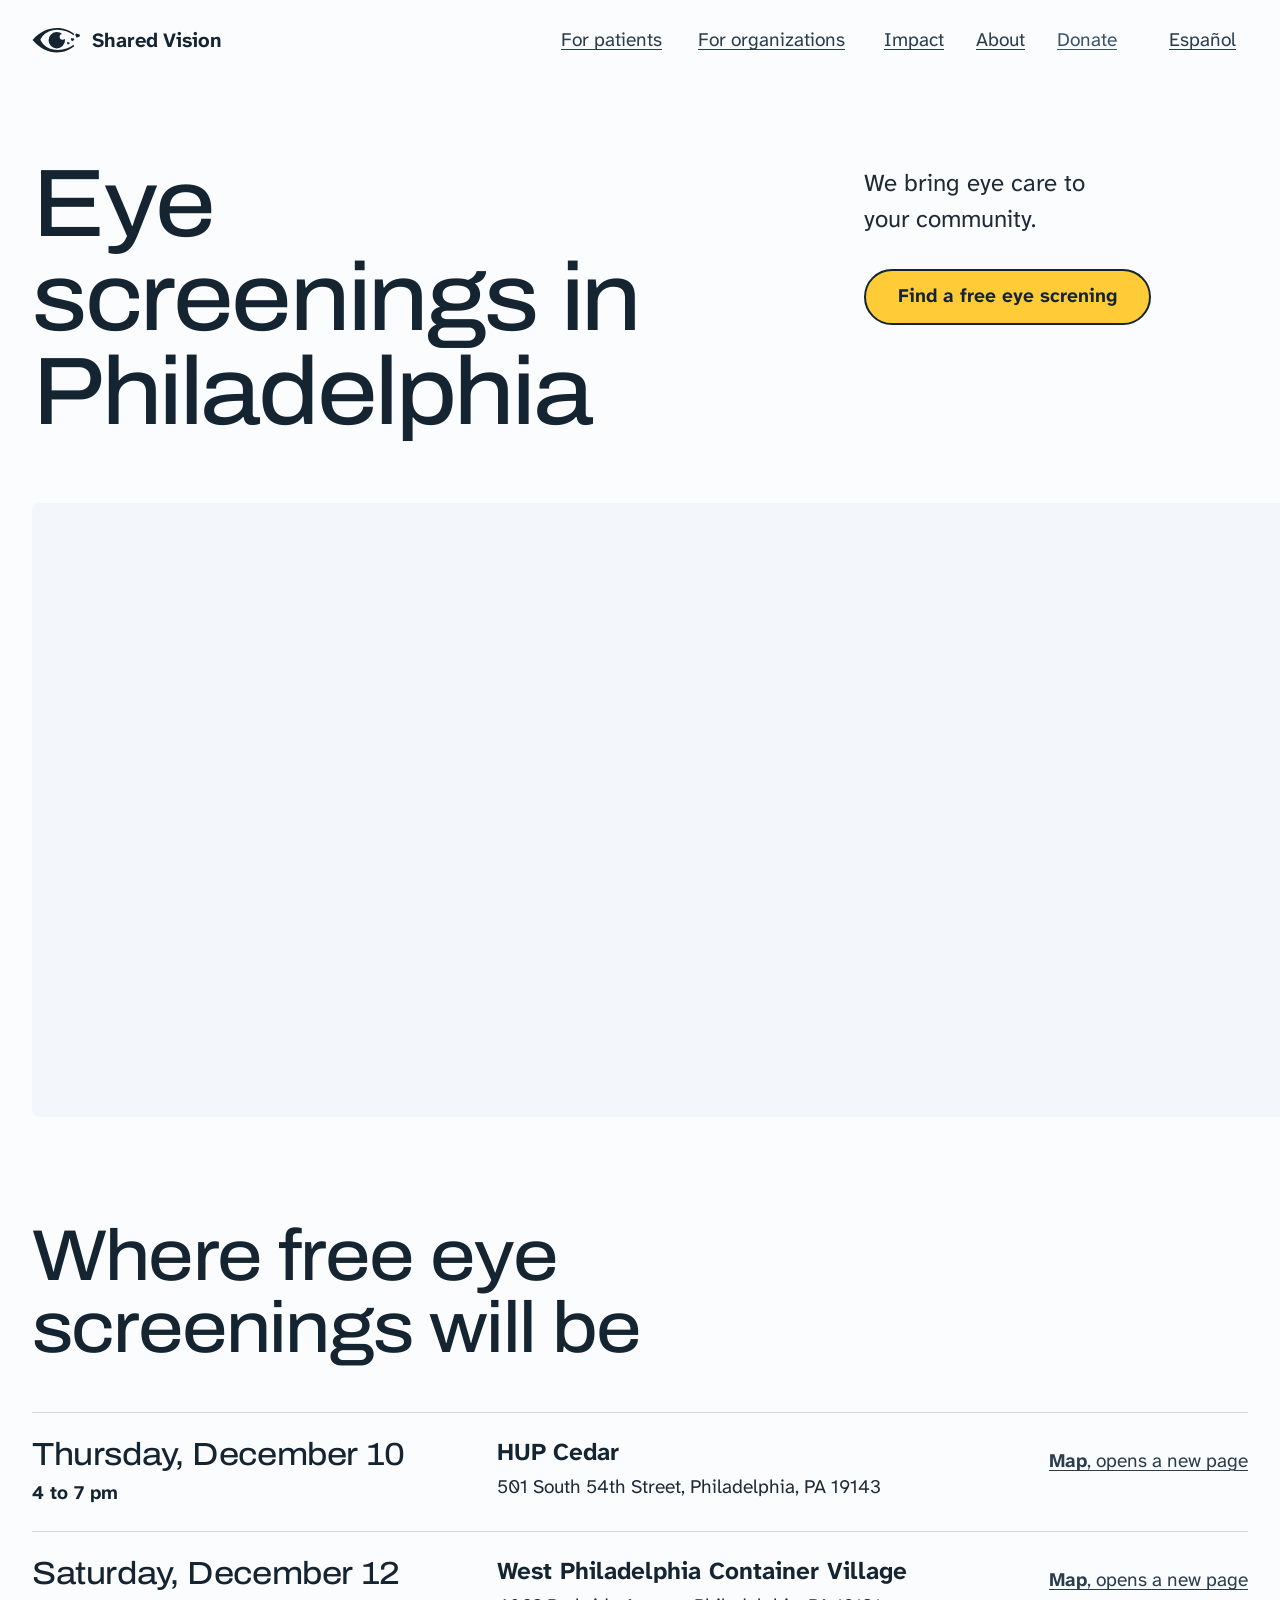
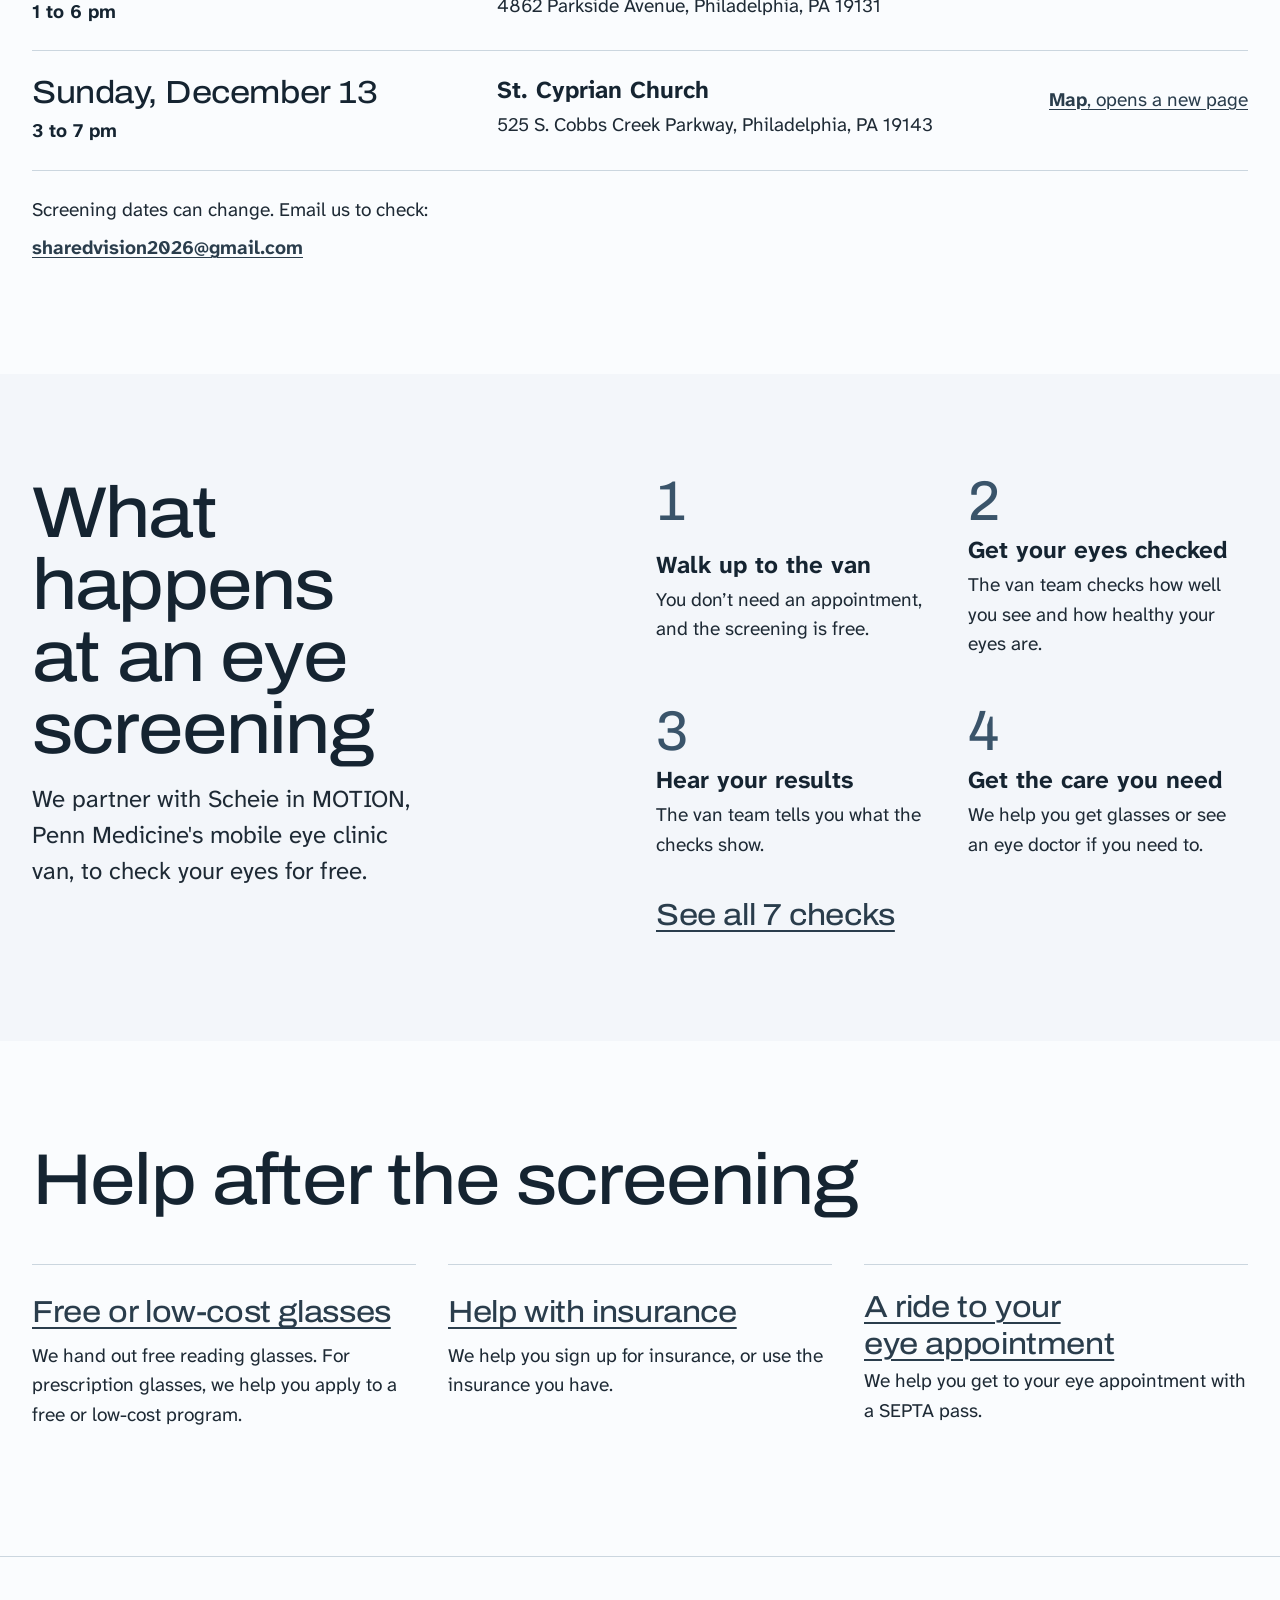
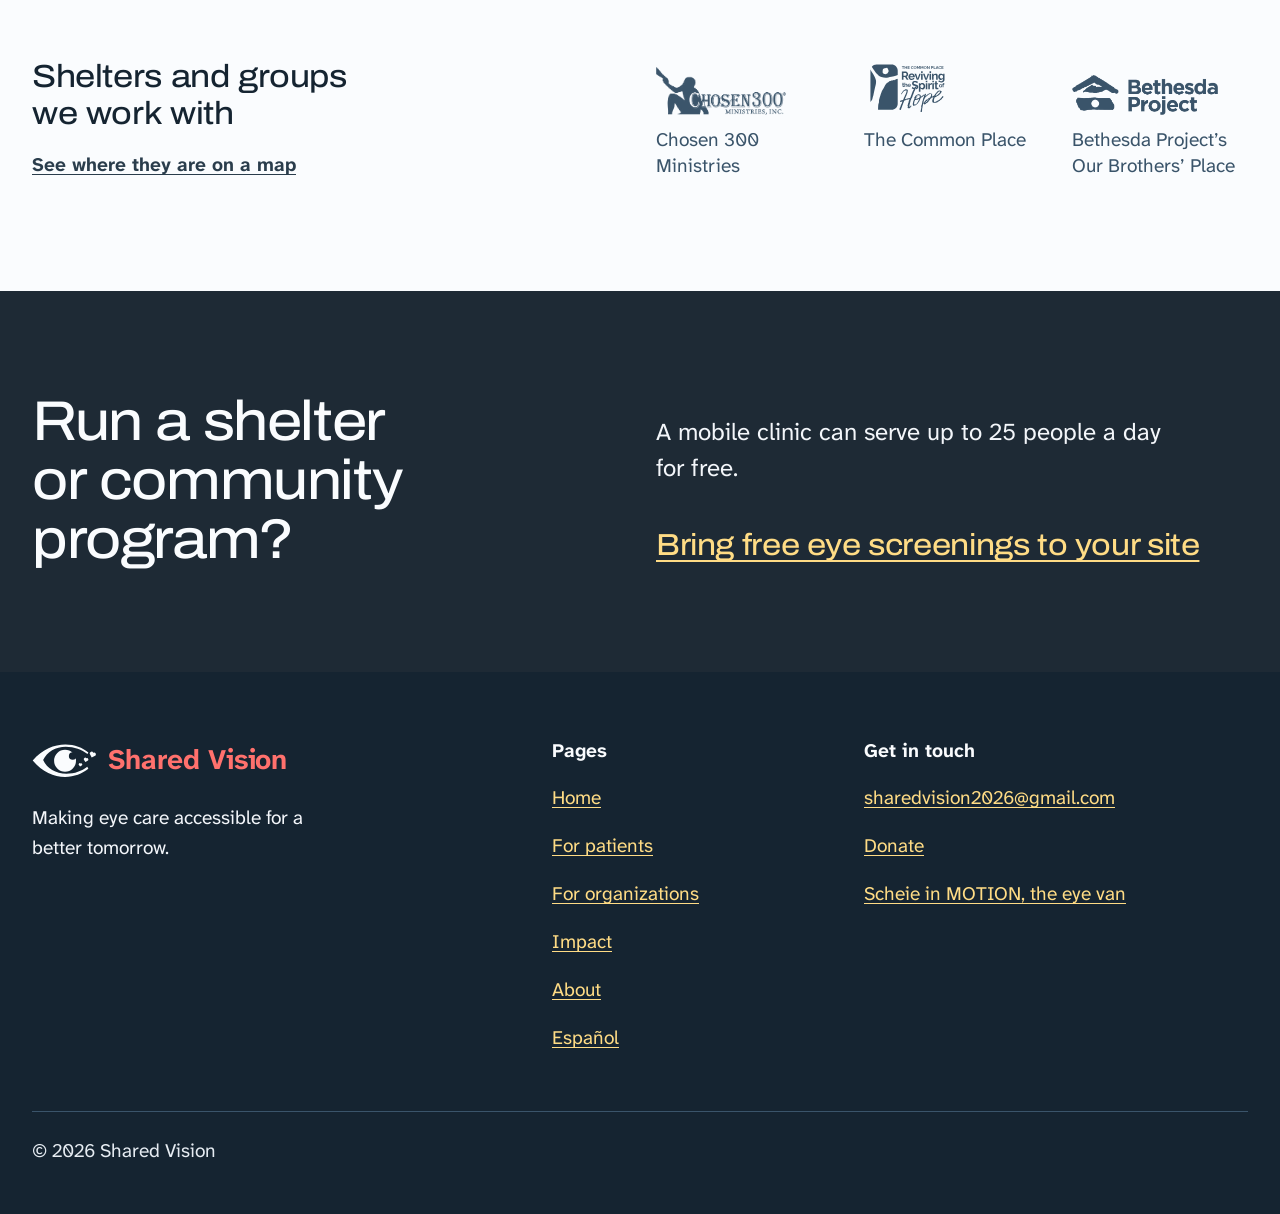
==== commit 84b1815c: "Update footer line for eye care message" ====
--- a/index.html
+++ b/index.html
@@ -247,7 +247,7 @@
           </svg>
           <span class="wordmark" translate="no">Shared Vision</span>
         </a>
-        <p class="foot-line">Free eye screenings at the van, and help getting the care you need.</p>
+        <p class="foot-line">Making eye care accessible for a better tomorrow.</p>
       </div>
       <nav aria-label="Footer">
         <h2>Pages</h2>
